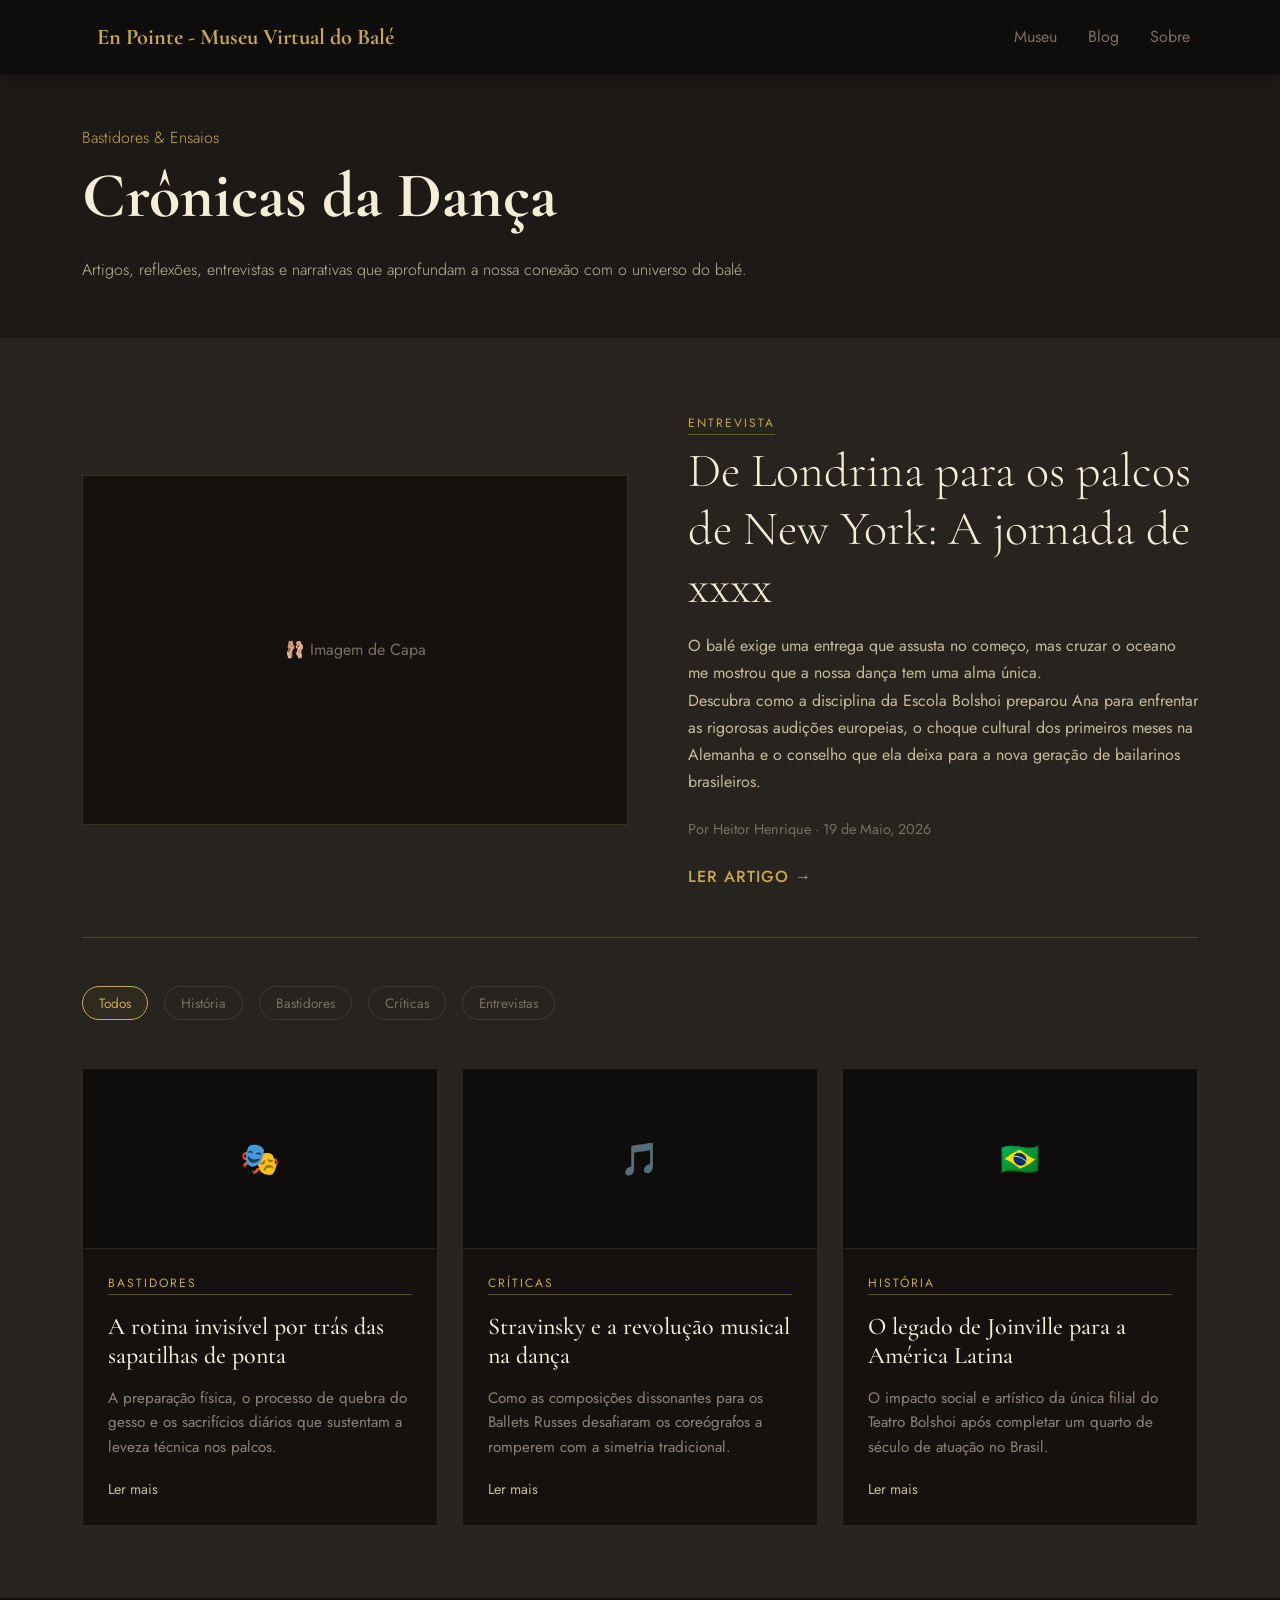
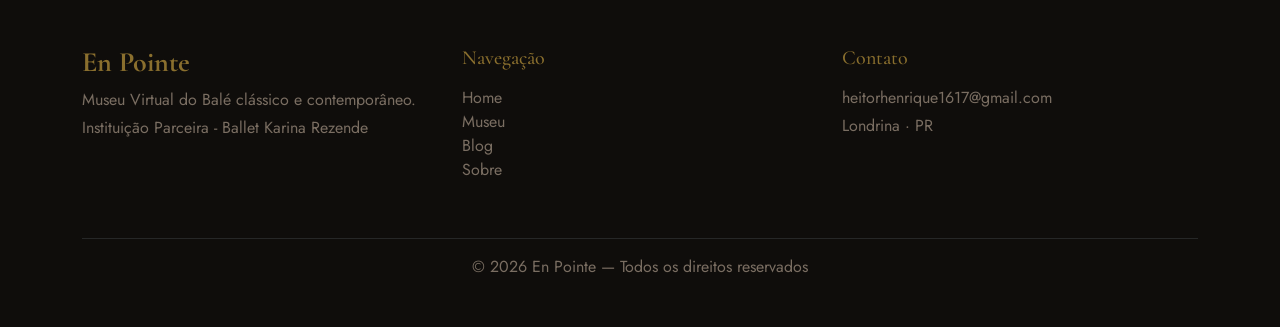
==== blog.html @ c423cd40 "Footer: navegação e parceiro" ====
<!DOCTYPE html>
<html lang="pt-br">
<head>
    <meta charset="UTF-8">
    <meta name="viewport" content="width=device-width, initial-scale=1.0">
    <title>En Pointe - Blog</title>
    <link href="https://cdn.jsdelivr.net/npm/bootstrap@5.3.0/dist/css/bootstrap.min.css" rel="stylesheet">
    <link href="https://fonts.googleapis.com/css2?family=Cormorant+Garamond:wght@300;400;600&family=Jost:wght@400;500&display=swap" rel="stylesheet">
    <link rel="stylesheet" href="blog-style.css">
</head>
<body>


    <!-- Menu -->
    <nav class="navbar navbar-expand-lg navbar-dark navbar-custom">
        <div class="container">
            <a class="navbar-brand" href="index.html">En Pointe - Museu Virtual do Balé</a>
            <button class="navbar-toggler" type="button" data-bs-toggle="collapse" data-bs-target="#menu">
                <span class="navbar-toggler-icon"></span>
            </button>
            <div class="collapse navbar-collapse" id="menu">
                <div class="navbar-nav ms-auto">
                    <a class="nav-link" href="museu.html">Museu</a>
                    <a class="nav-link" href="blog.html">Blog</a>
                    <a class="nav-link" href="sobre.html">Sobre</a>
                </div>
            </div>
        </div>
    </nav>

    <!-- Seção Inicial -->
    <section id="blog-intro" class="py-5 bg-blog-introducao text-start d-flex align-items-center">
        <div class="container py-1">
            <p class="texto-introducao lead text-start mb-2 fs-6 mx-auto">Bastidores & Ensaios</p>
            <h1 class="titulo-introducao display-3 fw-bold mb-4">Crônicas da Dança</h1>
            <p class="texto-principal lead text-start mb-1 fs-6 mx-auto">Artigos, reflexões, entrevistas e narrativas que aprofundam a nossa conexão com o universo do balé.</p>
        </div>
    </section>

    <!-- Conteúdo do Blog Destaque -->
    <section id="blog-conteudo" class="py-5 bg-blog-principal">
        <div class="container py-4">
            
            <div class="row mb-5 g-4 align-items-center animar-scroll">
                <div class="col-lg-6">
                    <div class="img-destaque-placeholder d-flex align-items-center justify-content-center">
                        <span class="texto-placeholder">🩰 Imagem de Capa</span>
                    </div>
                </div>
                <div class="col-lg-6 ps-lg-5">
                    <span class="blog-tag text-uppercase mb-2 d-inline-block">ENTREVISTA</span>
                    <h2 class="titulo-artigo-destaque display-5 mb-3">De Londrina para os palcos de New York: A jornada de xxxx</h2>
                    <p class="desc-texto mb-4">O balé exige uma entrega que assusta no começo, mas cruzar o oceano me mostrou que a nossa dança tem uma alma única. <br> Descubra como a disciplina da Escola Bolshoi preparou Ana para enfrentar as rigorosas audições europeias, o choque cultural dos primeiros meses na Alemanha e o conselho que ela deixa para a nova geração de bailarinos brasileiros.</p>
                    <div class="meta-texto mb-4">Por Heitor Henrique &middot; 19 de Maio, 2026</div>
                    <a href="post.html" class="btn-ler-mais">LER ARTIGO &rarr;</a>
                </div>
            </div>

            <hr class="border-gold my-5 opacity-25">

            <!-- Navegação Tags -->
            <div class="d-flex gap-3 flex-wrap mb-5 animar-scroll">
                <a href="#" class="filtro-tag ativo">Todos</a>
                <a href="#" class="filtro-tag">História</a>
                <a href="#" class="filtro-tag">Bastidores</a>
                <a href="#" class="filtro-tag">Críticas</a>
                <a href="#" class="filtro-tag">Entrevistas</a>
            </div>

            <div class="row g-4">
                
                <!-- Conteúdo Blog -->
                <div class="col-md-4 animar-scroll">
                    <div class="blog-card">
                        <div class="card-img-placeholder d-flex align-items-center justify-content-center">
                            <span>🎭</span>
                        </div>
                        <div class="card-corpo">
                            <span class="blog-tag text-uppercase mb-2 d-inline-block">Bastidores</span>
                            <h3 class="titulo-card-artigo">A rotina invisível por trás das sapatilhas de ponta</h3>
                            <p class="texto-card-artigo">A preparação física, o processo de quebra do gesso e os sacrifícios diários que sustentam a leveza técnica nos palcos.</p>
                            <a href="#" class="btn-ler-mais-card">Ler mais</a>
                        </div>
                    </div>
                </div>

                <div class="col-md-4 animar-scroll delay-1">
                    <div class="blog-card">
                        <div class="card-img-placeholder d-flex align-items-center justify-content-center">
                            <span>🎵</span>
                        </div>
                        <div class="card-corpo">
                            <span class="blog-tag text-uppercase mb-2 d-inline-block">Críticas</span>
                            <h3 class="titulo-card-artigo">Stravinsky e a revolução musical na dança</h3>
                            <p class="texto-card-artigo">Como as composições dissonantes para os Ballets Russes desafiaram os coreógrafos a romperem com a simetria tradicional.</p>
                            <a href="#" class="btn-ler-mais-card">Ler mais</a>
                        </div>
                    </div>
                </div>

                <div class="col-md-4 animar-scroll delay-2">
                    <div class="blog-card">
                        <div class="card-img-placeholder d-flex align-items-center justify-content-center">
                            <span>🇧🇷</span>
                        </div>
                        <div class="card-corpo">
                            <span class="blog-tag text-uppercase mb-2 d-inline-block">História</span>
                            <h3 class="titulo-card-artigo">O legado de Joinville para a América Latina</h3>
                            <p class="texto-card-artigo">O impacto social e artístico da única filial do Teatro Bolshoi após completar um quarto de século de atuação no Brasil.</p>
                            <a href="#" class="btn-ler-mais-card">Ler mais</a>
                        </div>
                    </div>
                </div>

            </div>
        </div>
    </section>

    <footer class="bg-footer text-light py-5">
        <div class="container">
            <div class="row">
                <div class="col-lg-4 mb-4">
                    <h3 class="fw-bold titulo-footer">En Pointe</h3>
                    <p class="text-secondary-custom mb-1">Museu Virtual do Balé clássico e contemporâneo.</p>
                    <a href="https://www.karinarezende.com.br/" class="text-decoration-none text-secondary-custom">Instituição Parceira - Ballet Karina Rezende</a>
                </div>
                <div class="col-lg-4 mb-4">
                    <h5 class="mb-3 titulo-footer">Navegação</h5>
                    <ul class="list-unstyled">
                        <li><a href="index.html" class="text-decoration-none text-secondary-custom">Home</a></li>
                        <li><a href="museu.html" class="text-decoration-none text-secondary-custom">Museu</a></li>
                        <li><a href="blog.html" class="text-decoration-none text-secondary-custom">Blog</a></li>
                        <li><a href="sobre.html" class="text-decoration-none text-secondary-custom">Sobre</a></li>
                    </ul>
                </div>
                <div class="col-lg-4 mb-4">
                    <h5 class="mb-3 titulo-footer">Contato</h5>
                    <p class="text-secondary-custom mb-1">heitorhenrique1617@gmail.com</p>
                    <p class="text-secondary-custom">Londrina &middot; PR</p>
                </div>
            </div>
            <hr class="border-secondary">
            <div class="text-center text-secondary-custom">
                &copy; 2026 En Pointe &mdash; Todos os direitos reservados
            </div>
        </div>
    </footer>

    <script src="https://cdn.jsdelivr.net/npm/bootstrap@5.3.0/dist/js/bootstrap.bundle.min.js"></script>
    <script>
    document.addEventListener("DOMContentLoaded", function () {
        const observador = new IntersectionObserver((entradas) => {
            entradas.forEach((entrada) => {
                if (entrada.isIntersecting) {
                    entrada.target.classList.add("ativo");
                    observador.unobserve(entrada.target);
                }
            });
        }, {
            threshold: 0.1,
            rootMargin: "0px 0px -40px 0px"
        });

        document.querySelectorAll(".animar-scroll").forEach((elemento) => {
            observador.observe(elemento);
        });
    });
    </script>
</body>
</html>
---- blog-style.css ----
/* Menu */
.navbar-custom {
    background: #0F0D0B;
    backdrop-filter: blur(10px);
    padding: 15px 0;
    box-shadow: 0 4px 10px rgba(0,0,0,0.3);
}

.navbar-brand {
    font-family: 'Cormorant Garamond', serif;
    font-size: 1.4rem;
    font-weight: bold;
    color: #C9A84C;
    margin-left: 15px;
    transition: 0.3s;
}

.nav-link {
    color: #7A6E62;
    font-family: 'Jost', serif;
    margin-left: 15px;
    transition: 0.3s;
}

.navbar-toggler {
    border-color: #C9A84C; 
    border-width: 2px;    
    padding: 5px;          
}

.navbar-toggler-icon {
    filter: invert(72%) sepia(50%) saturate(450%) hue-rotate(5deg) brightness(95%) contrast(90%);
}

.navbar-toggler:focus {
    box-shadow: 0 0 0 0.25rem rgba(201, 168, 76, 0.25); 
}

/* Fundo das Seções */
.bg-blog-introducao {
    background-color: #1C1917;
    min-height: 20vh; 
}

.bg-blog-principal {
    background-color: #27231E; 
    min-height: 100vh;
}

/* Estilização de Textos */
.texto-introducao {
    font-family: 'Jost', serif;
    color: #C9A84C;
}

.titulo-introducao {
    font-family: 'Cormorant Garamond', serif;
    color: #F5EDD6;
}

.texto-principal {
    font-family: 'Jost', serif;
    color: #C8B99A;
}

/* --- ELEMENTOS EXCLUSIVOS DO BLOG --- */

/* Post em Destaque */
.img-destaque-placeholder {
    background-color: #14110F;
    border: 1px solid rgba(201, 168, 76, 0.2);
    height: 350px;
    color: #7A6E62;
    font-family: 'Jost', sans-serif;
}

.titulo-artigo-destaque {
    font-family: 'Cormorant Garamond', serif;
    color: #F5EDD6;
}

.desc-texto {
    font-family: 'Jost', sans-serif;
    color: #C8B99A; 
    line-height: 1.7;
}

.meta-texto {
    font-family: 'Jost', sans-serif;
    color: #7A6E62;
    font-size: 0.9rem;
}

.btn-ler-mais {
    font-family: 'Jost', sans-serif;
    color: #C9A84C;
    text-decoration: none;
    font-weight: 500;
    letter-spacing: 1px;
    transition: 0.3s;
}

.btn-ler-mais:hover {
    color: #F5EDD6;
    padding-left: 5px;
}

.blog-tag {
    color: #C9A84C;
    font-family: 'Jost', sans-serif;
    font-size: 0.75rem;
    letter-spacing: 2px;
    border-bottom: 1px solid rgba(201, 168, 76, 0.4);
    padding-bottom: 2px;
}

/* Filtros de Categoria */
.filtro-tag {
    font-family: 'Jost', sans-serif;
    color: #7A6E62;
    text-decoration: none;
    border: 1px solid rgba(122, 110, 98, 0.3);
    padding: 6px 16px;
    border-radius: 20px;
    font-size: 0.85rem;
    transition: 0.3s;
}

.filtro-tag:hover, .filtro-tag.ativo {
    color: #C9A84C;
    border-color: #C9A84C;
    background-color: rgba(201, 168, 76, 0.05);
}

.border-gold {
    border-color: #C9A84C !important;
}

/* Cartões do Grid */
.blog-card {
    background-color: #14110F;
    border: 1px solid rgba(201, 168, 76, 0.15);
    height: 100%;
    transition: 0.3s;
    display: flex;
    flex-direction: column;
}

.blog-card:hover {
    background-color: #1C1917;
    border-color: #C9A84C;
    transform: translateY(-5px);
}

.card-img-placeholder {
    background-color: #0F0D0B;
    height: 180px;
    font-size: 2rem;
    border-bottom: 1px solid rgba(201, 168, 76, 0.15);
}

.card-corpo {
    padding: 25px;
    display: flex;
    flex-direction: column;
    flex-grow: 1;
}

.titulo-card-artigo {
    font-family: 'Cormorant Garamond', serif;
    color: #F5EDD6;
    font-size: 1.5rem;
    margin-top: 10px;
    margin-bottom: 15px;
}

.texto-card-artigo {
    color: #8F8376;
    font-family: 'Jost', sans-serif;
    font-size: 0.95rem;
    line-height: 1.6;
    margin-bottom: 20px;
    flex-grow: 1;
}

.btn-ler-mais-card {
    font-family: 'Jost', sans-serif;
    color: #C8B99A;
    text-decoration: none;
    font-size: 0.9rem;
    transition: 0.3s;
}

.btn-ler-mais-card:hover {
    color: #C9A84C;
}

/* --- SISTEMA DE ANIMAÇÃO SCROLL --- */
.animar-scroll {
    opacity: 0;
    transform: translateY(35px);
    transition: opacity 0.7s cubic-bezier(0.215, 0.610, 0.355, 1), 
                transform 0.7s cubic-bezier(0.215, 0.610, 0.355, 1);
}

.animar-scroll.ativo {
    opacity: 1;
    transform: translateY(0);
}

.delay-1 { transition-delay: 0.12s; }
.delay-2 { transition-delay: 0.24s; }

/* Rodapé */
.bg-footer { background: #0F0D0B; }
.titulo-footer { color: #8A6F2E; font-family: 'Cormorant Garamond', serif; }
.text-secondary-custom { color: #7A6E62; font-family: 'Jost', serif; }
.text-decoration-none:hover { color: #8A6F2E; }
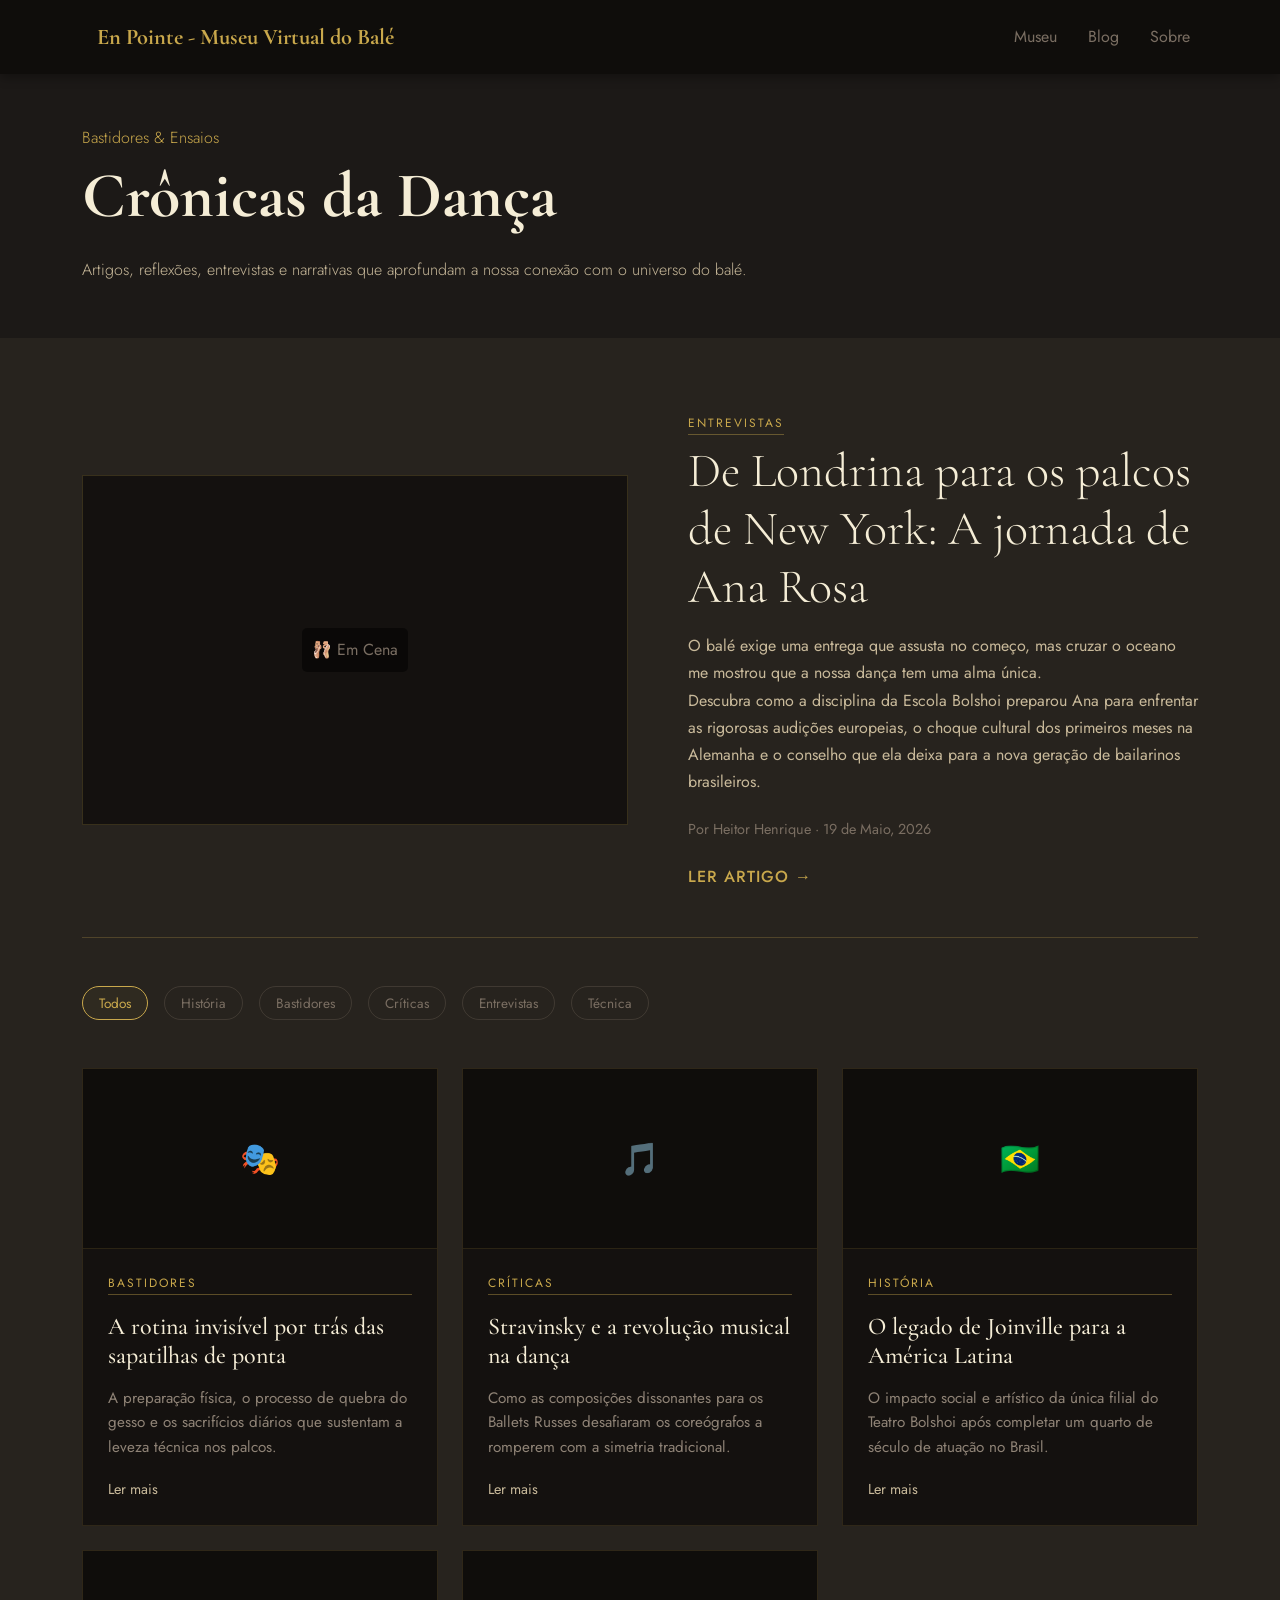
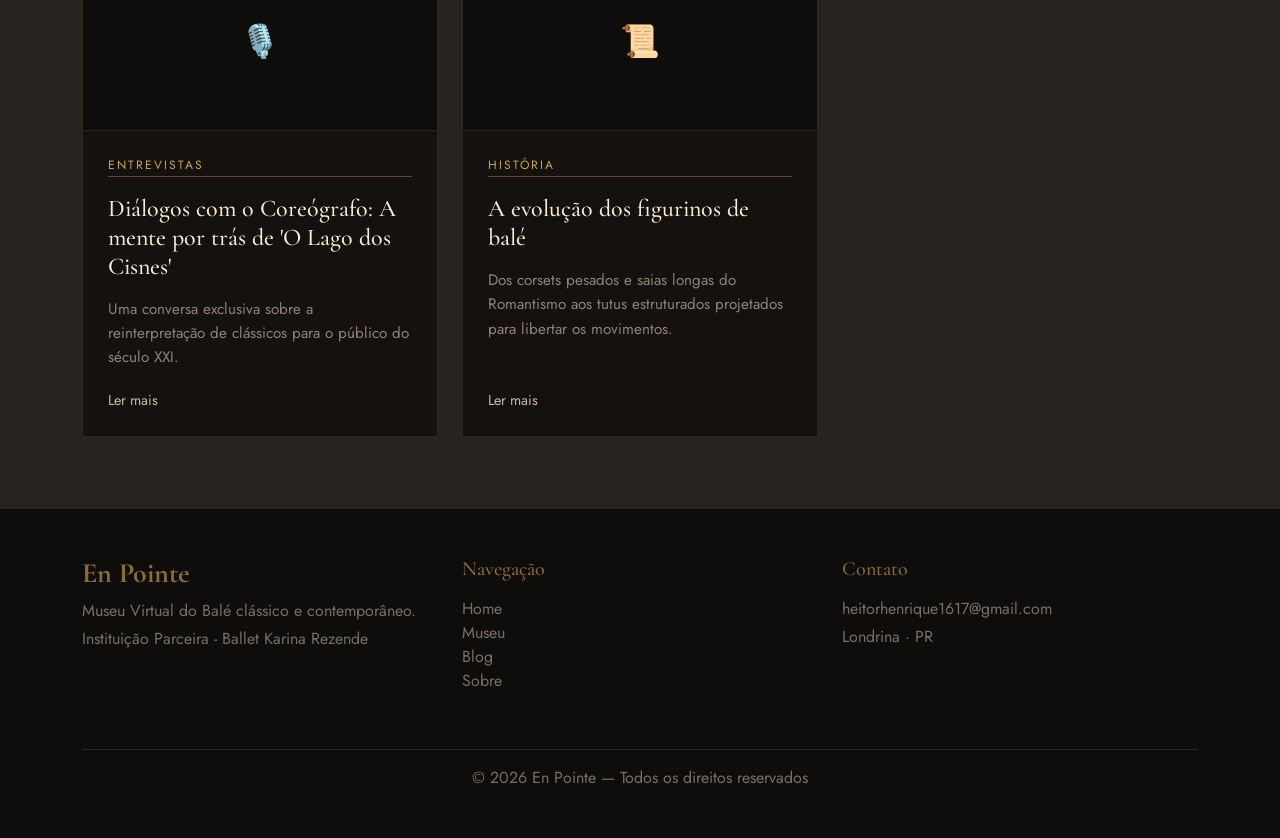
==== commit 2ddd4fb7: "Atualização: blog - JS" ====
--- a/blog.html
+++ b/blog.html
@@ -9,7 +9,6 @@
     <link rel="stylesheet" href="blog-style.css">
 </head>
 <body>
-
 
     <!-- Menu -->
     <nav class="navbar navbar-expand-lg navbar-dark navbar-custom">
@@ -28,7 +27,7 @@
         </div>
     </nav>
 
-    <!-- Seção Inicial -->
+    <!-- Blog -->
     <section id="blog-intro" class="py-5 bg-blog-introducao text-start d-flex align-items-center">
         <div class="container py-1">
             <p class="texto-introducao lead text-start mb-2 fs-6 mx-auto">Bastidores & Ensaios</p>
@@ -37,19 +36,19 @@
         </div>
     </section>
 
-    <!-- Conteúdo do Blog Destaque -->
     <section id="blog-conteudo" class="py-5 bg-blog-principal">
         <div class="container py-4">
             
             <div class="row mb-5 g-4 align-items-center animar-scroll">
                 <div class="col-lg-6">
-                    <div class="img-destaque-placeholder d-flex align-items-center justify-content-center">
-                        <span class="texto-placeholder">🩰 Imagem de Capa</span>
-                    </div>
-                </div>
+                    <div class="img-destaque-placeholder d-flex align-items-center justify-content-center" style="background-image: url('https://images.unsplash.com/photo-1516477287754-5a7a1470ce23?ixlib=rb-4.0.3&auto=format&fit=crop&w=800&q=80'); background-size: cover; background-position: center;">
+                        <span class="texto-placeholder" style="background: rgba(0,0,0,0.5); padding: 10px; border-radius: 5px;">🩰 Em Cena</span>
+                    </div>
+                </div>
+                <!-- Destaque -->
                 <div class="col-lg-6 ps-lg-5">
-                    <span class="blog-tag text-uppercase mb-2 d-inline-block">ENTREVISTA</span>
-                    <h2 class="titulo-artigo-destaque display-5 mb-3">De Londrina para os palcos de New York: A jornada de xxxx</h2>
+                    <span class="blog-tag text-uppercase mb-2 d-inline-block">ENTREVISTAS</span>
+                    <h2 class="titulo-artigo-destaque display-5 mb-3">De Londrina para os palcos de New York: A jornada de Ana Rosa</h2>
                     <p class="desc-texto mb-4">O balé exige uma entrega que assusta no começo, mas cruzar o oceano me mostrou que a nossa dança tem uma alma única. <br> Descubra como a disciplina da Escola Bolshoi preparou Ana para enfrentar as rigorosas audições europeias, o choque cultural dos primeiros meses na Alemanha e o conselho que ela deixa para a nova geração de bailarinos brasileiros.</p>
                     <div class="meta-texto mb-4">Por Heitor Henrique &middot; 19 de Maio, 2026</div>
                     <a href="post.html" class="btn-ler-mais">LER ARTIGO &rarr;</a>
@@ -58,19 +57,20 @@
 
             <hr class="border-gold my-5 opacity-25">
 
-            <!-- Navegação Tags -->
-            <div class="d-flex gap-3 flex-wrap mb-5 animar-scroll">
-                <a href="#" class="filtro-tag ativo">Todos</a>
-                <a href="#" class="filtro-tag">História</a>
-                <a href="#" class="filtro-tag">Bastidores</a>
-                <a href="#" class="filtro-tag">Críticas</a>
-                <a href="#" class="filtro-tag">Entrevistas</a>
-            </div>
-
-            <div class="row g-4">
+            <!-- Categorias -->
+            <div class="d-flex gap-3 flex-wrap mb-5 animar-scroll" id="filtros-container">
+                <a href="#" class="filtro-tag ativo" data-filter="todos">Todos</a>
+                <a href="#" class="filtro-tag" data-filter="historia">História</a>
+                <a href="#" class="filtro-tag" data-filter="bastidores">Bastidores</a>
+                <a href="#" class="filtro-tag" data-filter="criticas">Críticas</a>
+                <a href="#" class="filtro-tag" data-filter="entrevistas">Entrevistas</a>
+                <a href="#" class="filtro-tag" data-filter="tecnica">Técnica</a> 
+            </div>
+
+            <div class="row g-4" id="grid-artigos">
                 
-                <!-- Conteúdo Blog -->
-                <div class="col-md-4 animar-scroll">
+                <!-- Blogs -->
+                <div class="col-md-4 animar-scroll item-artigo" data-category="bastidores">
                     <div class="blog-card">
                         <div class="card-img-placeholder d-flex align-items-center justify-content-center">
                             <span>🎭</span>
@@ -84,7 +84,7 @@
                     </div>
                 </div>
 
-                <div class="col-md-4 animar-scroll delay-1">
+                <div class="col-md-4 animar-scroll delay-1 item-artigo" data-category="criticas">
                     <div class="blog-card">
                         <div class="card-img-placeholder d-flex align-items-center justify-content-center">
                             <span>🎵</span>
@@ -98,7 +98,7 @@
                     </div>
                 </div>
 
-                <div class="col-md-4 animar-scroll delay-2">
+                <div class="col-md-4 animar-scroll delay-2 item-artigo" data-category="historia">
                     <div class="blog-card">
                         <div class="card-img-placeholder d-flex align-items-center justify-content-center">
                             <span>🇧🇷</span>
@@ -112,10 +112,39 @@
                     </div>
                 </div>
 
+                <div class="col-md-4 animar-scroll item-artigo" data-category="entrevistas">
+                    <div class="blog-card">
+                        <div class="card-img-placeholder d-flex align-items-center justify-content-center">
+                            <span>🎙️</span>
+                        </div>
+                        <div class="card-corpo">
+                            <span class="blog-tag text-uppercase mb-2 d-inline-block">Entrevistas</span>
+                            <h3 class="titulo-card-artigo">Diálogos com o Coreógrafo: A mente por trás de 'O Lago dos Cisnes'</h3>
+                            <p class="texto-card-artigo">Uma conversa exclusiva sobre a reinterpretação de clássicos para o público do século XXI.</p>
+                            <a href="#" class="btn-ler-mais-card">Ler mais</a>
+                        </div>
+                    </div>
+                </div>
+
+                <div class="col-md-4 animar-scroll delay-1 item-artigo" data-category="historia">
+                    <div class="blog-card">
+                        <div class="card-img-placeholder d-flex align-items-center justify-content-center">
+                            <span>📜</span>
+                        </div>
+                        <div class="card-corpo">
+                            <span class="blog-tag text-uppercase mb-2 d-inline-block">História</span>
+                            <h3 class="titulo-card-artigo">A evolução dos figurinos de balé</h3>
+                            <p class="texto-card-artigo">Dos corsets pesados e saias longas do Romantismo aos tutus estruturados projetados para libertar os movimentos.</p>
+                            <a href="#" class="btn-ler-mais-card">Ler mais</a>
+                        </div>
+                    </div>
+                </div>
+
             </div>
         </div>
     </section>
 
+    <!-- Rodapé -->
     <footer class="bg-footer text-light py-5">
         <div class="container">
             <div class="row">
@@ -149,6 +178,7 @@
     <script src="https://cdn.jsdelivr.net/npm/bootstrap@5.3.0/dist/js/bootstrap.bundle.min.js"></script>
     <script>
     document.addEventListener("DOMContentLoaded", function () {
+        // ---  Sistema de Animação de Scroll ---
         const observador = new IntersectionObserver((entradas) => {
             entradas.forEach((entrada) => {
                 if (entrada.isIntersecting) {
@@ -164,6 +194,42 @@
         document.querySelectorAll(".animar-scroll").forEach((elemento) => {
             observador.observe(elemento);
         });
+
+        // --- Sistema de Filtro de Categorias ---
+        const filtros = document.querySelectorAll('.filtro-tag');
+        const artigos = document.querySelectorAll('.item-artigo');
+
+        filtros.forEach(filtro => {
+            filtro.addEventListener('click', function(e) {
+                e.preventDefault();
+
+                // Remove a classe 'ativo' de todos os filtros e adiciona apenas no que foi clicado
+                filtros.forEach(f => f.classList.remove('ativo'));
+                this.classList.add('ativo');
+
+                // Pega o valor da categoria escolhida
+                const categoriaSelecionada = this.getAttribute('data-filter');
+
+                // Percorre todos os artigos
+                artigos.forEach(artigo => {
+                    const categoriaArtigo = artigo.getAttribute('data-category');
+
+                    // Se escolheu 'todos' ou a categoria do artigo bate com a escolhida, mostra o artigo
+                    if (categoriaSelecionada === 'todos' || categoriaSelecionada === categoriaArtigo) {
+                        artigo.classList.remove('d-none');
+                        
+                        // Pequeno truque para forçar a animação rodar novamente se o item já estava carregado
+                        setTimeout(() => {
+                            artigo.classList.add('ativo');
+                        }, 50);
+                    } else {
+                        // Se não for da categoria, esconde o artigo com a classe d-none do Bootstrap
+                        artigo.classList.add('d-none');
+                        artigo.classList.remove('ativo');
+                    }
+                });
+            });
+        });
     });
     </script>
 </body>
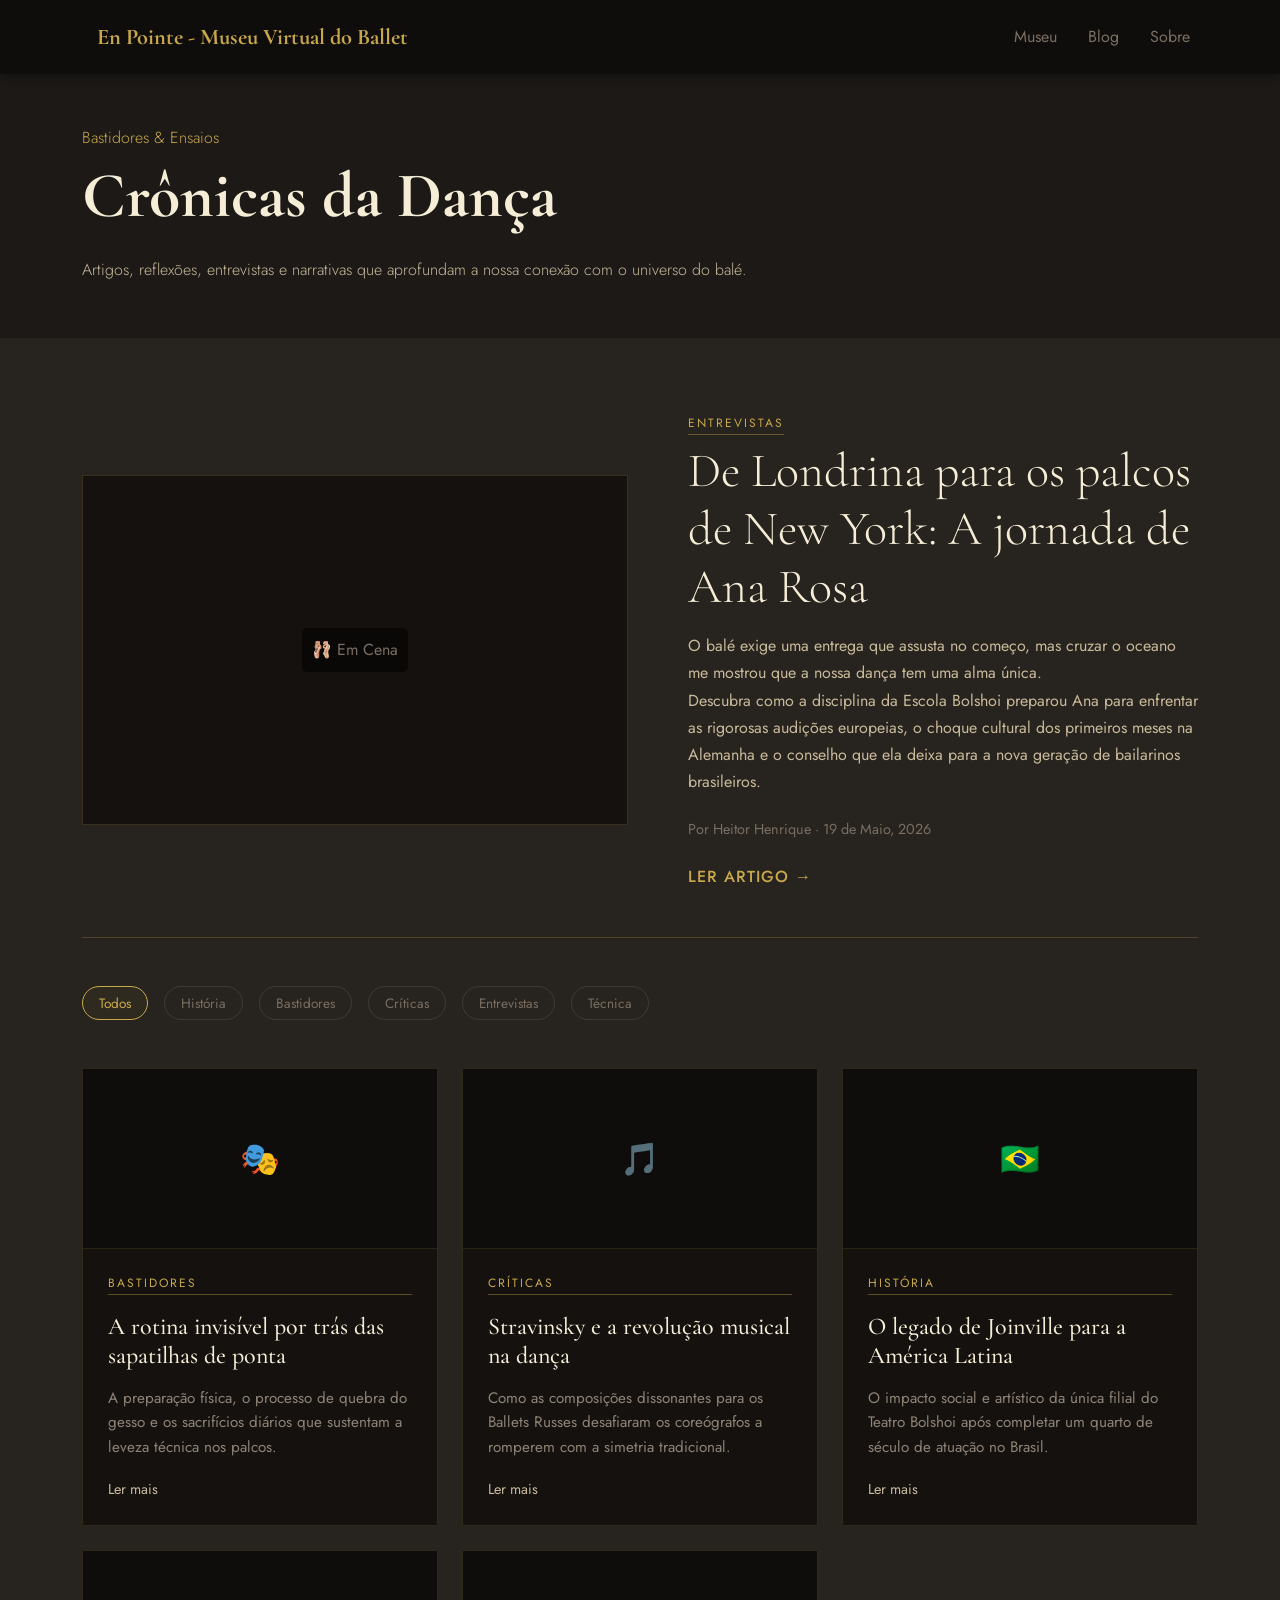
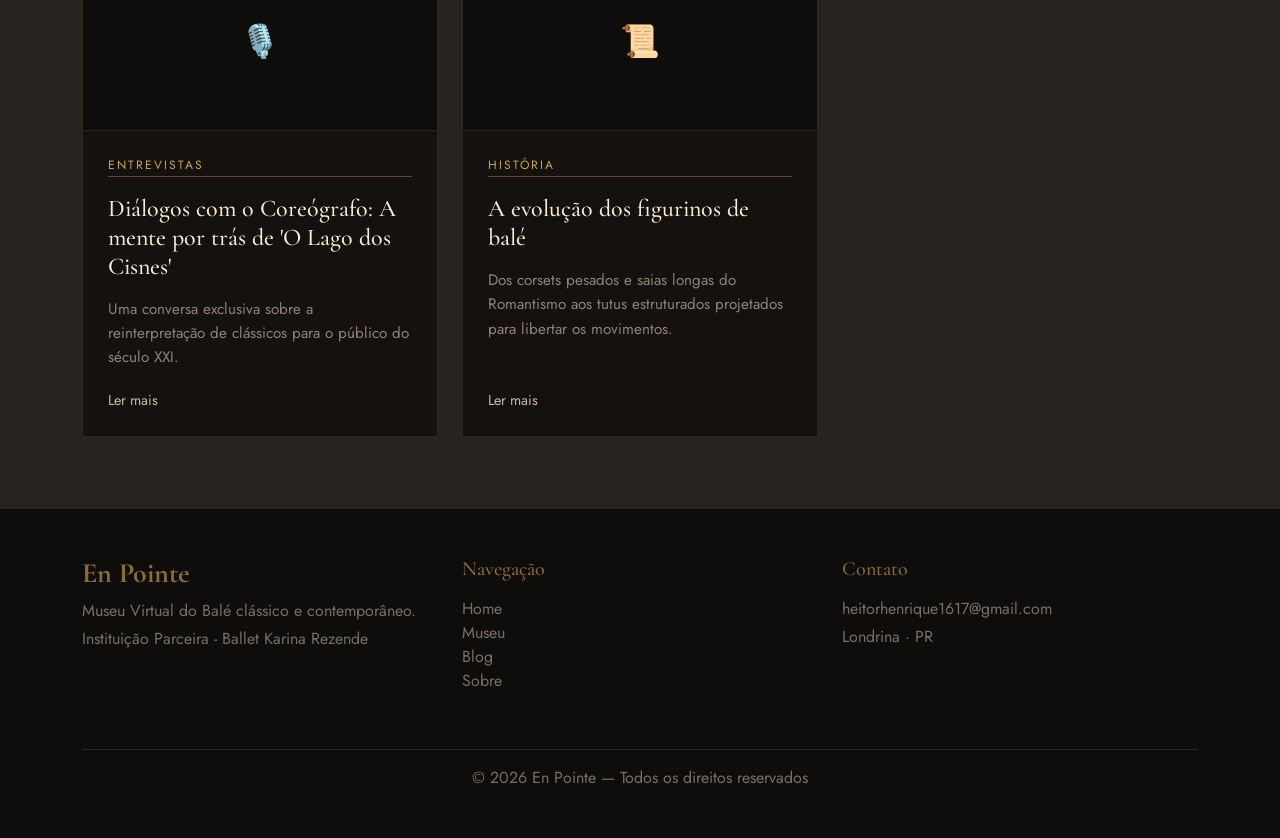
==== commit 4871104f: "atualização menu" ====
--- a/blog.html
+++ b/blog.html
@@ -13,7 +13,7 @@
     <!-- Menu -->
     <nav class="navbar navbar-expand-lg navbar-dark navbar-custom">
         <div class="container">
-            <a class="navbar-brand" href="index.html">En Pointe - Museu Virtual do Balé</a>
+            <a class="navbar-brand" href="index.html">En Pointe - Museu Virtual do Ballet</a>
             <button class="navbar-toggler" type="button" data-bs-toggle="collapse" data-bs-target="#menu">
                 <span class="navbar-toggler-icon"></span>
             </button>
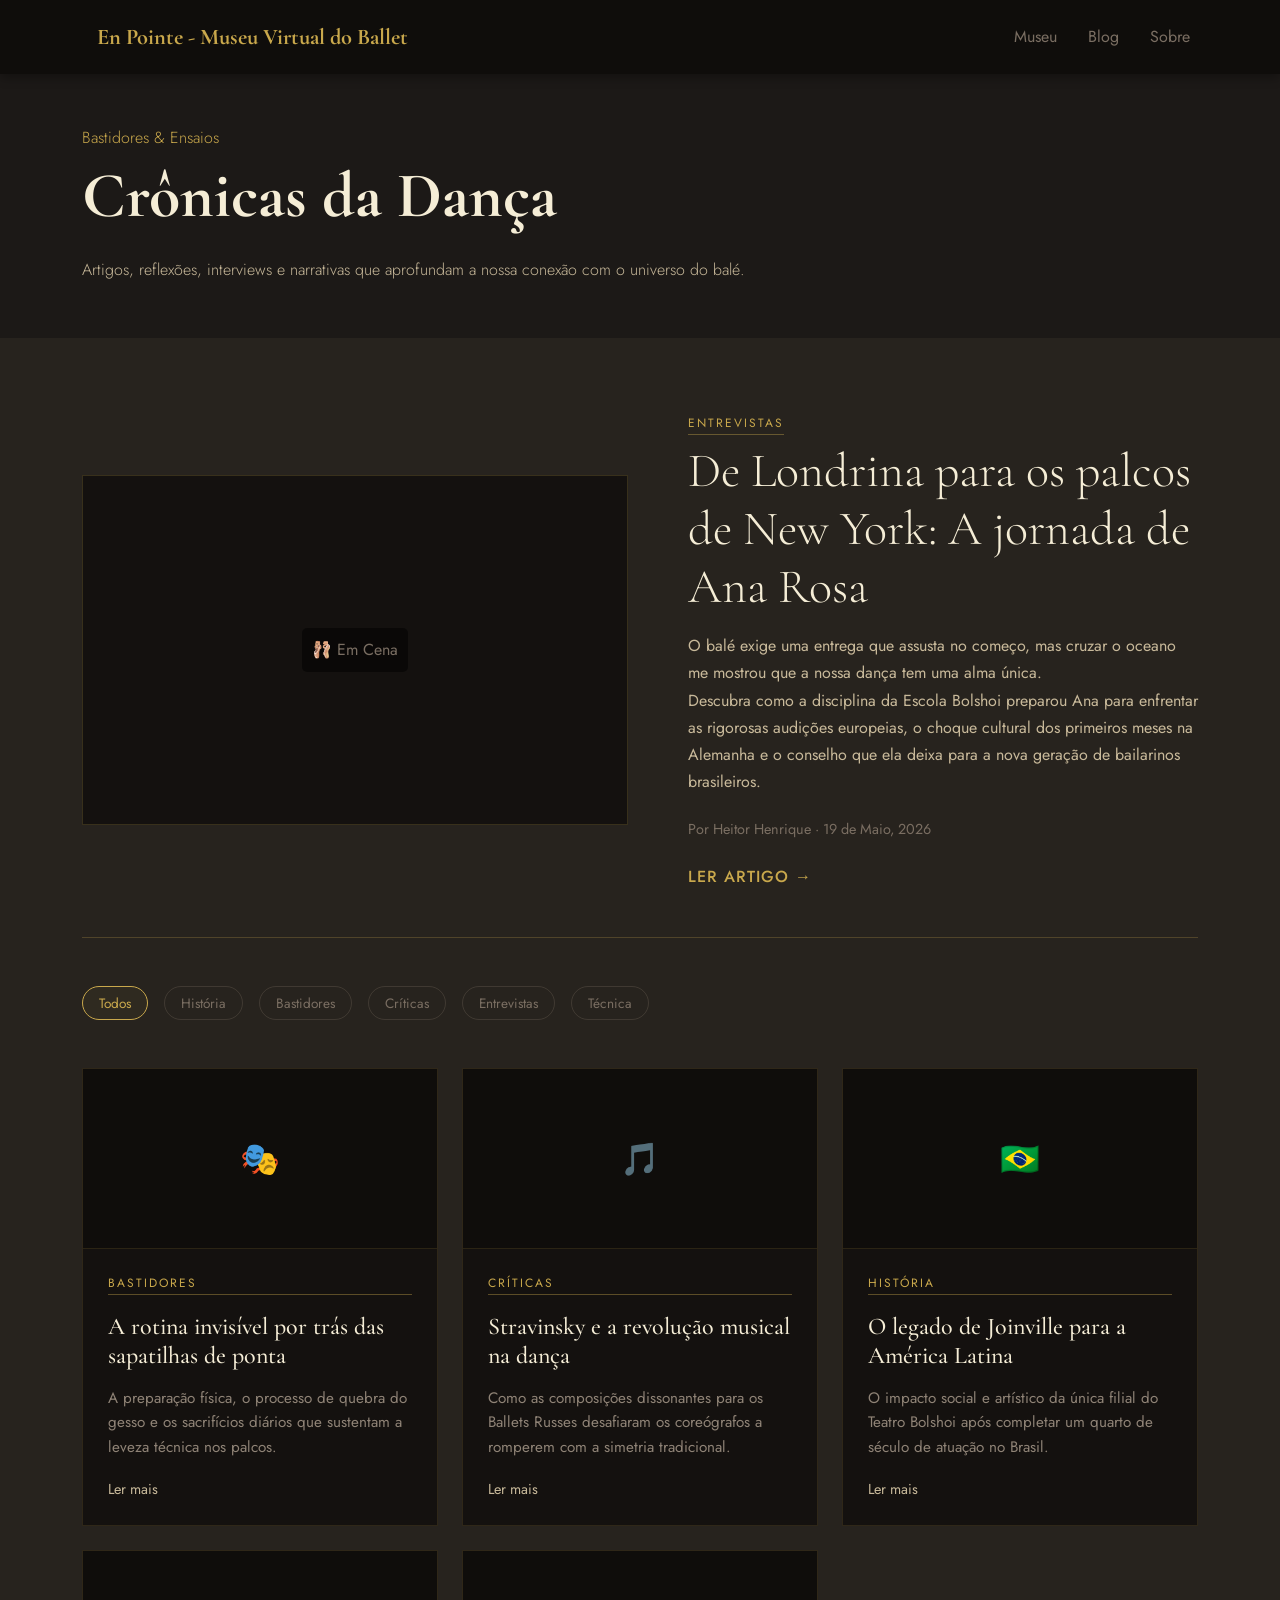
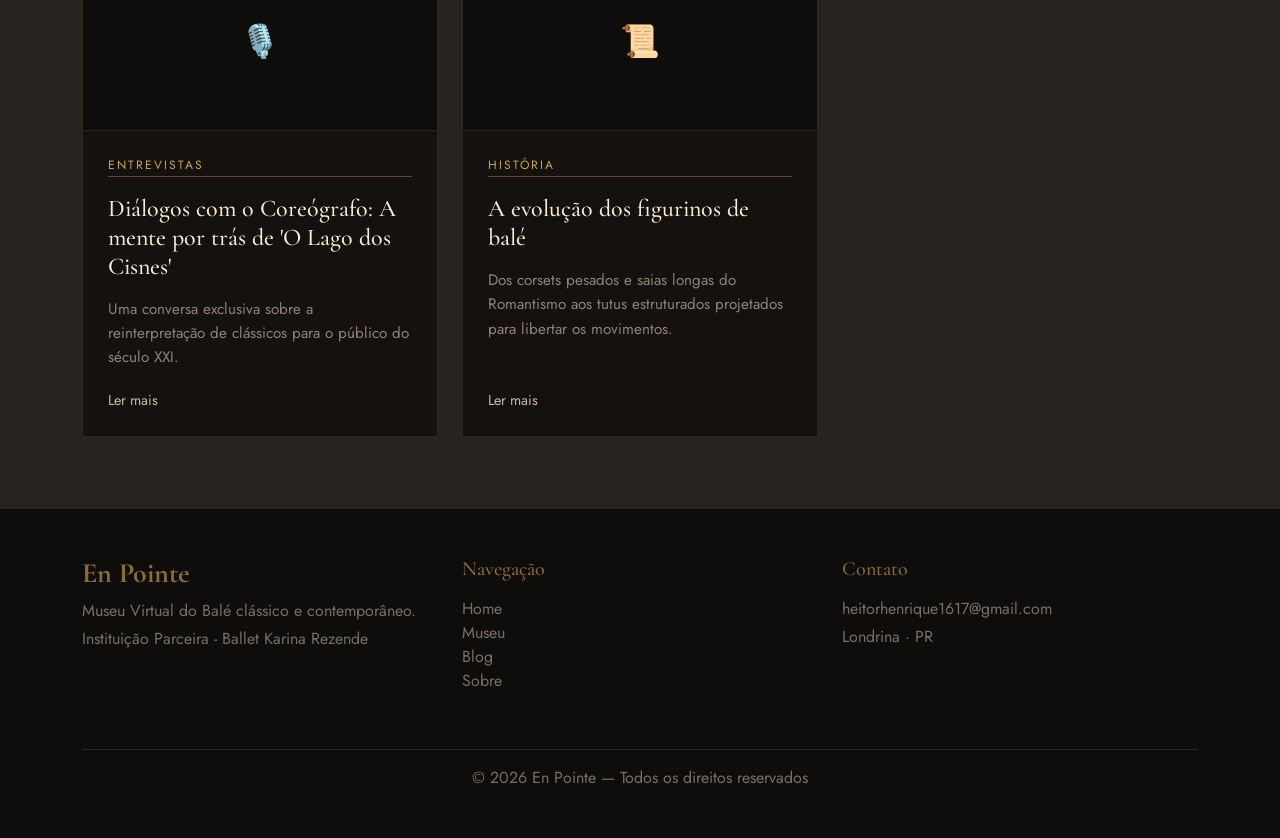
==== commit b3c16bc6: "Atualização Estrutura" ====
--- a/blog.html
+++ b/blog.html
@@ -6,11 +6,11 @@
     <title>En Pointe - Blog</title>
     <link href="https://cdn.jsdelivr.net/npm/bootstrap@5.3.0/dist/css/bootstrap.min.css" rel="stylesheet">
     <link href="https://fonts.googleapis.com/css2?family=Cormorant+Garamond:wght@300;400;600&family=Jost:wght@400;500&display=swap" rel="stylesheet">
+    <link rel="stylesheet" href="global.css">
     <link rel="stylesheet" href="blog-style.css">
 </head>
 <body>
 
-    <!-- Menu -->
     <nav class="navbar navbar-expand-lg navbar-dark navbar-custom">
         <div class="container">
             <a class="navbar-brand" href="index.html">En Pointe - Museu Virtual do Ballet</a>
@@ -27,124 +27,121 @@
         </div>
     </nav>
 
-    <!-- Blog -->
-    <section id="blog-intro" class="py-5 bg-blog-introducao text-start d-flex align-items-center">
-        <div class="container py-1">
-            <p class="texto-introducao lead text-start mb-2 fs-6 mx-auto">Bastidores & Ensaios</p>
-            <h1 class="titulo-introducao display-3 fw-bold mb-4">Crônicas da Dança</h1>
-            <p class="texto-principal lead text-start mb-1 fs-6 mx-auto">Artigos, reflexões, entrevistas e narrativas que aprofundam a nossa conexão com o universo do balé.</p>
-        </div>
-    </section>
-
-    <section id="blog-conteudo" class="py-5 bg-blog-principal">
-        <div class="container py-4">
-            
-            <div class="row mb-5 g-4 align-items-center animar-scroll">
-                <div class="col-lg-6">
-                    <div class="img-destaque-placeholder d-flex align-items-center justify-content-center" style="background-image: url('https://images.unsplash.com/photo-1516477287754-5a7a1470ce23?ixlib=rb-4.0.3&auto=format&fit=crop&w=800&q=80'); background-size: cover; background-position: center;">
-                        <span class="texto-placeholder" style="background: rgba(0,0,0,0.5); padding: 10px; border-radius: 5px;">🩰 Em Cena</span>
-                    </div>
-                </div>
-                <!-- Destaque -->
-                <div class="col-lg-6 ps-lg-5">
-                    <span class="blog-tag text-uppercase mb-2 d-inline-block">ENTREVISTAS</span>
-                    <h2 class="titulo-artigo-destaque display-5 mb-3">De Londrina para os palcos de New York: A jornada de Ana Rosa</h2>
-                    <p class="desc-texto mb-4">O balé exige uma entrega que assusta no começo, mas cruzar o oceano me mostrou que a nossa dança tem uma alma única. <br> Descubra como a disciplina da Escola Bolshoi preparou Ana para enfrentar as rigorosas audições europeias, o choque cultural dos primeiros meses na Alemanha e o conselho que ela deixa para a nova geração de bailarinos brasileiros.</p>
-                    <div class="meta-texto mb-4">Por Heitor Henrique &middot; 19 de Maio, 2026</div>
-                    <a href="post.html" class="btn-ler-mais">LER ARTIGO &rarr;</a>
-                </div>
-            </div>
-
-            <hr class="border-gold my-5 opacity-25">
-
-            <!-- Categorias -->
-            <div class="d-flex gap-3 flex-wrap mb-5 animar-scroll" id="filtros-container">
-                <a href="#" class="filtro-tag ativo" data-filter="todos">Todos</a>
-                <a href="#" class="filtro-tag" data-filter="historia">História</a>
-                <a href="#" class="filtro-tag" data-filter="bastidores">Bastidores</a>
-                <a href="#" class="filtro-tag" data-filter="criticas">Críticas</a>
-                <a href="#" class="filtro-tag" data-filter="entrevistas">Entrevistas</a>
-                <a href="#" class="filtro-tag" data-filter="tecnica">Técnica</a> 
-            </div>
-
-            <div class="row g-4" id="grid-artigos">
+    <main>
+        <section id="blog-intro" class="py-5 bg-blog-introducao text-start d-flex align-items-center">
+            <div class="container py-1">
+                <p class="texto-introducao lead text-start mb-2 fs-6 mx-auto">Bastidores & Ensaios</p>
+                <h1 class="titulo-introducao display-3 fw-bold mb-4">Crônicas da Dança</h1>
+                <p class="texto-principal lead text-start mb-1 fs-6 mx-auto">Artigos, reflexões, interviews e narrativas que aprofundam a nossa conexão com o universo do balé.</p>
+            </div>
+        </section>
+
+        <section id="blog-conteudo" class="py-5 bg-blog-principal">
+            <div class="container py-4">
                 
-                <!-- Blogs -->
-                <div class="col-md-4 animar-scroll item-artigo" data-category="bastidores">
-                    <div class="blog-card">
-                        <div class="card-img-placeholder d-flex align-items-center justify-content-center">
-                            <span>🎭</span>
-                        </div>
-                        <div class="card-corpo">
-                            <span class="blog-tag text-uppercase mb-2 d-inline-block">Bastidores</span>
-                            <h3 class="titulo-card-artigo">A rotina invisível por trás das sapatilhas de ponta</h3>
-                            <p class="texto-card-artigo">A preparação física, o processo de quebra do gesso e os sacrifícios diários que sustentam a leveza técnica nos palcos.</p>
-                            <a href="#" class="btn-ler-mais-card">Ler mais</a>
-                        </div>
-                    </div>
-                </div>
-
-                <div class="col-md-4 animar-scroll delay-1 item-artigo" data-category="criticas">
-                    <div class="blog-card">
-                        <div class="card-img-placeholder d-flex align-items-center justify-content-center">
-                            <span>🎵</span>
-                        </div>
-                        <div class="card-corpo">
-                            <span class="blog-tag text-uppercase mb-2 d-inline-block">Críticas</span>
-                            <h3 class="titulo-card-artigo">Stravinsky e a revolução musical na dança</h3>
-                            <p class="texto-card-artigo">Como as composições dissonantes para os Ballets Russes desafiaram os coreógrafos a romperem com a simetria tradicional.</p>
-                            <a href="#" class="btn-ler-mais-card">Ler mais</a>
-                        </div>
-                    </div>
-                </div>
-
-                <div class="col-md-4 animar-scroll delay-2 item-artigo" data-category="historia">
-                    <div class="blog-card">
-                        <div class="card-img-placeholder d-flex align-items-center justify-content-center">
-                            <span>🇧🇷</span>
-                        </div>
-                        <div class="card-corpo">
-                            <span class="blog-tag text-uppercase mb-2 d-inline-block">História</span>
-                            <h3 class="titulo-card-artigo">O legado de Joinville para a América Latina</h3>
-                            <p class="texto-card-artigo">O impacto social e artístico da única filial do Teatro Bolshoi após completar um quarto de século de atuação no Brasil.</p>
-                            <a href="#" class="btn-ler-mais-card">Ler mais</a>
-                        </div>
-                    </div>
-                </div>
-
-                <div class="col-md-4 animar-scroll item-artigo" data-category="entrevistas">
-                    <div class="blog-card">
-                        <div class="card-img-placeholder d-flex align-items-center justify-content-center">
-                            <span>🎙️</span>
-                        </div>
-                        <div class="card-corpo">
-                            <span class="blog-tag text-uppercase mb-2 d-inline-block">Entrevistas</span>
-                            <h3 class="titulo-card-artigo">Diálogos com o Coreógrafo: A mente por trás de 'O Lago dos Cisnes'</h3>
-                            <p class="texto-card-artigo">Uma conversa exclusiva sobre a reinterpretação de clássicos para o público do século XXI.</p>
-                            <a href="#" class="btn-ler-mais-card">Ler mais</a>
-                        </div>
-                    </div>
-                </div>
-
-                <div class="col-md-4 animar-scroll delay-1 item-artigo" data-category="historia">
-                    <div class="blog-card">
-                        <div class="card-img-placeholder d-flex align-items-center justify-content-center">
-                            <span>📜</span>
-                        </div>
-                        <div class="card-corpo">
-                            <span class="blog-tag text-uppercase mb-2 d-inline-block">História</span>
-                            <h3 class="titulo-card-artigo">A evolução dos figurinos de balé</h3>
-                            <p class="texto-card-artigo">Dos corsets pesados e saias longas do Romantismo aos tutus estruturados projetados para libertar os movimentos.</p>
-                            <a href="#" class="btn-ler-mais-card">Ler mais</a>
-                        </div>
-                    </div>
-                </div>
-
-            </div>
-        </div>
-    </section>
-
-    <!-- Rodapé -->
+                <div class="row mb-5 g-4 align-items-center animar-scroll">
+                    <div class="col-lg-6">
+                        <div class="img-destaque-placeholder d-flex align-items-center justify-content-center" style="background-image: url('https://images.unsplash.com/photo-1516477287754-5a7a1470ce23?ixlib=rb-4.0.3&auto=format&fit=crop&w=800&q=80'); background-size: cover; background-position: center;">
+                            <span class="texto-placeholder" style="background: rgba(0,0,0,0.5); padding: 10px; border-radius: 5px;">🩰 Em Cena</span>
+                        </div>
+                    </div>
+                    <div class="col-lg-6 ps-lg-5">
+                        <span class="blog-tag text-uppercase mb-2 d-inline-block">ENTREVISTAS</span>
+                        <h2 class="titulo-artigo-destaque display-5 mb-3">De Londrina para os palcos de New York: A jornada de Ana Rosa</h2>
+                        <p class="desc-texto mb-4">O balé exige uma entrega que assusta no começo, mas cruzar o oceano me mostrou que a nossa dança tem uma alma única. <br> Descubra como a disciplina da Escola Bolshoi preparou Ana para enfrentar as rigorosas audições europeias, o choque cultural dos primeiros meses na Alemanha e o conselho que ela deixa para a nova geração de bailarinos brasileiros.</p>
+                        <div class="meta-texto mb-4">Por Heitor Henrique &middot; 19 de Maio, 2026</div>
+                        <a href="post.html" class="btn-ler-mais">LER ARTIGO &rarr;</a>
+                    </div>
+                </div>
+
+                <hr class="border-gold my-5 opacity-25">
+
+                <div class="d-flex gap-3 flex-wrap mb-5 animar-scroll" id="filtros-container">
+                    <a href="#" class="filtro-tag ativo" data-filter="todos">Todos</a>
+                    <a href="#" class="filtro-tag" data-filter="historia">História</a>
+                    <a href="#" class="filtro-tag" data-filter="bastidores">Bastidores</a>
+                    <a href="#" class="filtro-tag" data-filter="criticas">Críticas</a>
+                    <a href="#" class="filtro-tag" data-filter="entrevistas">Entrevistas</a>
+                    <a href="#" class="filtro-tag" data-filter="tecnica">Técnica</a> 
+                </div>
+
+                <div class="row g-4" id="grid-artigos">
+                    
+                    <div class="col-md-4 animar-scroll item-artigo" data-category="bastidores">
+                        <div class="blog-card">
+                            <div class="card-img-placeholder d-flex align-items-center justify-content-center">
+                                <span>🎭</span>
+                            </div>
+                            <div class="card-corpo">
+                                <span class="blog-tag text-uppercase mb-2 d-inline-block">Bastidores</span>
+                                <h3 class="titulo-card-artigo">A rotina invisível por trás das sapatilhas de ponta</h3>
+                                <p class="texto-card-artigo">A preparação física, o processo de quebra do gesso e os sacrifícios diários que sustentam a leveza técnica nos palcos.</p>
+                                <a href="#" class="btn-ler-mais-card">Ler mais</a>
+                            </div>
+                        </div>
+                    </div>
+
+                    <div class="col-md-4 animar-scroll delay-1 item-artigo" data-category="criticas">
+                        <div class="blog-card">
+                            <div class="card-img-placeholder d-flex align-items-center justify-content-center">
+                                <span>🎵</span>
+                            </div>
+                            <div class="card-corpo">
+                                <span class="blog-tag text-uppercase mb-2 d-inline-block">Críticas</span>
+                                <h3 class="titulo-card-artigo">Stravinsky e a revolução musical na dança</h3>
+                                <p class="texto-card-artigo">Como as composições dissonantes para os Ballets Russes desafiaram os coreógrafos a romperem com a simetria tradicional.</p>
+                                <a href="#" class="btn-ler-mais-card">Ler mais</a>
+                            </div>
+                        </div>
+                    </div>
+
+                    <div class="col-md-4 animar-scroll delay-2 item-artigo" data-category="historia">
+                        <div class="blog-card">
+                            <div class="card-img-placeholder d-flex align-items-center justify-content-center">
+                                <span>🇧🇷</span>
+                            </div>
+                            <div class="card-corpo">
+                                <span class="blog-tag text-uppercase mb-2 d-inline-block">História</span>
+                                <h3 class="titulo-card-artigo">O legado de Joinville para a América Latina</h3>
+                                <p class="texto-card-artigo">O impacto social e artístico da única filial do Teatro Bolshoi após completar um quarto de século de atuação no Brasil.</p>
+                                <a href="#" class="btn-ler-mais-card">Ler mais</a>
+                            </div>
+                        </div>
+                    </div>
+
+                    <div class="col-md-4 animar-scroll item-artigo" data-category="entrevistas">
+                        <div class="blog-card">
+                            <div class="card-img-placeholder d-flex align-items-center justify-content-center">
+                                <span>🎙️</span>
+                            </div>
+                            <div class="card-corpo">
+                                <span class="blog-tag text-uppercase mb-2 d-inline-block">Entrevistas</span>
+                                <h3 class="titulo-card-artigo">Diálogos com o Coreógrafo: A mente por trás de 'O Lago dos Cisnes'</h3>
+                                <p class="texto-card-artigo">Uma conversa exclusiva sobre a reinterpretação de clássicos para o público do século XXI.</p>
+                                <a href="#" class="btn-ler-mais-card">Ler mais</a>
+                            </div>
+                        </div>
+                    </div>
+
+                    <div class="col-md-4 animar-scroll delay-1 item-artigo" data-category="historia">
+                        <div class="blog-card">
+                            <div class="card-img-placeholder d-flex align-items-center justify-content-center">
+                                <span>📜</span>
+                            </div>
+                            <div class="card-corpo">
+                                <span class="blog-tag text-uppercase mb-2 d-inline-block">História</span>
+                                <h3 class="titulo-card-artigo">A evolução dos figurinos de balé</h3>
+                                <p class="texto-card-artigo">Dos corsets pesados e saias longas do Romantismo aos tutus estruturados projetados para libertar os movimentos.</p>
+                                <a href="#" class="btn-ler-mais-card">Ler mais</a>
+                            </div>
+                        </div>
+                    </div>
+
+                </div>
+            </div>
+        </section>
+    </main>
+
     <footer class="bg-footer text-light py-5">
         <div class="container">
             <div class="row">
--- a/global.css
+++ b/global.css
@@ -0,0 +1,116 @@
+/* ==========================================================================
+   VARIÁVEIS GLOBAIS (DESIGN SYSTEM)
+   ========================================================================== */
+:root {
+    /* Paleta de Cores */
+    --bg-dark-pure: #0F0D0B;
+    --bg-dark-hero: #1C1917;
+    --bg-dark-principal: #27231E;
+    --bg-card: #14110F;
+    
+    --color-gold: #C9A84C;
+    --color-gold-dark: #8A6F2E;
+    
+    --text-light-cream: #F5EDD6;
+    --text-muted-gold: #C8B99A;
+    --text-muted-gray: #7A6E62;
+    --text-card-desc: #8F8376;
+    --text-quote: #D8C7A5;
+
+    /* Tipografia */
+    --font-serif: 'Cormorant Garamond', serif;
+    --font-sans: 'Jost', sans-serif;
+}
+
+/* ==========================================================================
+   MENU DE NAVEGAÇÃO (NAVBAR)
+   ========================================================================== */
+.navbar-custom {
+    background: var(--bg-dark-pure);
+    backdrop-filter: blur(10px);
+    padding: 15px 0;
+    box-shadow: 0 4px 10px rgba(0,0,0,0.3);
+}
+
+.navbar-brand {
+    font-family: var(--font-serif);
+    font-size: 1.4rem;
+    font-weight: bold;
+    color: var(--color-gold);
+    margin-left: 15px;
+    transition: 0.3s;
+}
+
+.navbar-brand:hover {
+    color: var(--color-gold-dark) !important;
+}
+
+.nav-link {
+    color: var(--text-muted-gray);
+    font-family: var(--font-sans);
+    margin-left: 15px;
+    transition: 0.3s;
+}
+
+.nav-link:hover {
+    color: var(--color-gold-dark) !important;
+}
+
+.navbar-toggler {
+    border-color: var(--color-gold); 
+    border-width: 2px;    
+    padding: 5px;          
+}
+
+.navbar-toggler-icon {
+    filter: invert(72%) sepia(50%) saturate(450%) hue-rotate(5deg) brightness(95%) contrast(90%);
+}
+
+.navbar-toggler:focus {
+    box-shadow: 0 0 0 0.25rem rgba(201, 168, 76, 0.25); 
+}
+
+/* ==========================================================================
+   RODAPÉ (FOOTER)
+   ========================================================================== */
+.bg-footer { 
+    background: var(--bg-dark-pure); 
+}
+
+.titulo-footer { 
+    color: var(--color-gold-dark); 
+    font-family: var(--font-serif); 
+}
+
+.text-secondary-custom { 
+    color: var(--text-muted-gray); 
+    font-family: var(--font-sans); 
+}
+
+.text-decoration-none {
+    transition: all 0.3s;
+}
+
+.text-decoration-none:hover {
+    color: var(--color-gold-dark);
+}
+
+/* ==========================================================================
+   SISTEMA DE ANIMAÇÃO SCROLL
+   ========================================================================== */
+.animar-scroll {
+    opacity: 0;
+    transform: translateY(30px);
+    transition: opacity 0.8s cubic-bezier(0.215, 0.610, 0.355, 1), 
+                transform 0.8s cubic-bezier(0.215, 0.610, 0.355, 1);
+}
+
+.animar-scroll.ativo {
+    opacity: 1;
+    transform: translateY(0);
+}
+
+.delay-1 { transition-delay: 0.12s; }
+.delay-2 { transition-delay: 0.24s; }
+.delay-3 { transition-delay: 0.36s; }
+.delay-4 { transition-delay: 0.48s; }
--- a/blog-style.css
+++ b/blog-style.css
@@ -1,99 +1,56 @@
-/* Menu */
-.navbar-custom {
-    background: #0F0D0B;
-    backdrop-filter: blur(10px);
-    padding: 15px 0;
-    box-shadow: 0 4px 10px rgba(0,0,0,0.3);
-}
-
-.navbar-brand {
-    font-family: 'Cormorant Garamond', serif;
-    font-size: 1.4rem;
-    font-weight: bold;
-    color: #C9A84C;
-    margin-left: 15px;
-    transition: 0.3s;
-}
-
-.nav-link {
-    color: #7A6E62;
-    font-family: 'Jost', serif;
-    margin-left: 15px;
-    transition: 0.3s;
-}
-
-.navbar-toggler {
-    border-color: #C9A84C; 
-    border-width: 2px;    
-    padding: 5px;          
-}
-
-.navbar-toggler-icon {
-    filter: invert(72%) sepia(50%) saturate(450%) hue-rotate(5deg) brightness(95%) contrast(90%);
-}
-
-.navbar-toggler:focus {
-    box-shadow: 0 0 0 0.25rem rgba(201, 168, 76, 0.25); 
-}
-
-/* Fundo das Seções */
 .bg-blog-introducao {
-    background-color: #1C1917;
+    background-color: var(--bg-dark-hero);
     min-height: 20vh; 
 }
 
 .bg-blog-principal {
-    background-color: #27231E; 
+    background-color: var(--bg-dark-principal); 
     min-height: 100vh;
 }
 
-/* Estilização de Textos */
 .texto-introducao {
-    font-family: 'Jost', serif;
-    color: #C9A84C;
+    font-family: var(--font-sans);
+    color: var(--color-gold);
 }
 
 .titulo-introducao {
-    font-family: 'Cormorant Garamond', serif;
-    color: #F5EDD6;
+    font-family: var(--font-serif);
+    color: var(--text-light-cream);
 }
 
 .texto-principal {
-    font-family: 'Jost', serif;
-    color: #C8B99A;
+    font-family: var(--font-sans);
+    color: var(--text-muted-gold);
 }
 
-/* --- ELEMENTOS EXCLUSIVOS DO BLOG --- */
-
-/* Post em Destaque */
 .img-destaque-placeholder {
-    background-color: #14110F;
+    background-color: var(--bg-card);
     border: 1px solid rgba(201, 168, 76, 0.2);
     height: 350px;
-    color: #7A6E62;
-    font-family: 'Jost', sans-serif;
+    color: var(--text-muted-gray);
+    font-family: var(--font-sans);
 }
 
 .titulo-artigo-destaque {
-    font-family: 'Cormorant Garamond', serif;
-    color: #F5EDD6;
+    font-family: var(--font-serif);
+    color: var(--text-light-cream);
 }
 
 .desc-texto {
-    font-family: 'Jost', sans-serif;
-    color: #C8B99A; 
+    font-family: var(--font-sans);
+    color: var(--text-muted-gold); 
     line-height: 1.7;
 }
 
 .meta-texto {
-    font-family: 'Jost', sans-serif;
-    color: #7A6E62;
+    font-family: var(--font-sans);
+    color: var(--text-muted-gray);
     font-size: 0.9rem;
 }
 
 .btn-ler-mais {
-    font-family: 'Jost', sans-serif;
-    color: #C9A84C;
+    font-family: var(--font-sans);
+    color: var(--color-gold);
     text-decoration: none;
     font-weight: 500;
     letter-spacing: 1px;
@@ -101,23 +58,22 @@
 }
 
 .btn-ler-mais:hover {
-    color: #F5EDD6;
+    color: var(--text-light-cream);
     padding-left: 5px;
 }
 
 .blog-tag {
-    color: #C9A84C;
-    font-family: 'Jost', sans-serif;
+    color: var(--color-gold);
+    font-family: var(--font-sans);
     font-size: 0.75rem;
     letter-spacing: 2px;
     border-bottom: 1px solid rgba(201, 168, 76, 0.4);
     padding-bottom: 2px;
 }
 
-/* Filtros de Categoria */
 .filtro-tag {
-    font-family: 'Jost', sans-serif;
-    color: #7A6E62;
+    font-family: var(--font-sans);
+    color: var(--text-muted-gray);
     text-decoration: none;
     border: 1px solid rgba(122, 110, 98, 0.3);
     padding: 6px 16px;
@@ -127,18 +83,17 @@
 }
 
 .filtro-tag:hover, .filtro-tag.ativo {
-    color: #C9A84C;
-    border-color: #C9A84C;
+    color: var(--color-gold);
+    border-color: var(--color-gold);
     background-color: rgba(201, 168, 76, 0.05);
 }
 
 .border-gold {
-    border-color: #C9A84C !important;
+    border-color: var(--color-gold) !important;
 }
 
-/* Cartões do Grid */
 .blog-card {
-    background-color: #14110F;
+    background-color: var(--bg-card);
     border: 1px solid rgba(201, 168, 76, 0.15);
     height: 100%;
     transition: 0.3s;
@@ -147,13 +102,13 @@
 }
 
 .blog-card:hover {
-    background-color: #1C1917;
-    border-color: #C9A84C;
+    background-color: var(--bg-dark-hero);
+    border-color: var(--color-gold);
     transform: translateY(-5px);
 }
 
 .card-img-placeholder {
-    background-color: #0F0D0B;
+    background-color: var(--bg-dark-pure);
     height: 180px;
     font-size: 2rem;
     border-bottom: 1px solid rgba(201, 168, 76, 0.15);
@@ -167,16 +122,16 @@
 }
 
 .titulo-card-artigo {
-    font-family: 'Cormorant Garamond', serif;
-    color: #F5EDD6;
+    font-family: var(--font-serif);
+    color: var(--text-light-cream);
     font-size: 1.5rem;
     margin-top: 10px;
     margin-bottom: 15px;
 }
 
 .texto-card-artigo {
-    color: #8F8376;
-    font-family: 'Jost', sans-serif;
+    color: var(--text-card-desc);
+    font-family: var(--font-sans);
     font-size: 0.95rem;
     line-height: 1.6;
     margin-bottom: 20px;
@@ -184,35 +139,13 @@
 }
 
 .btn-ler-mais-card {
-    font-family: 'Jost', sans-serif;
-    color: #C8B99A;
+    font-family: var(--font-sans);
+    color: var(--text-muted-gold);
     text-decoration: none;
     font-size: 0.9rem;
     transition: 0.3s;
 }
 
 .btn-ler-mais-card:hover {
-    color: #C9A84C;
-}
-
-/* --- SISTEMA DE ANIMAÇÃO SCROLL --- */
-.animar-scroll {
-    opacity: 0;
-    transform: translateY(35px);
-    transition: opacity 0.7s cubic-bezier(0.215, 0.610, 0.355, 1), 
-                transform 0.7s cubic-bezier(0.215, 0.610, 0.355, 1);
-}
-
-.animar-scroll.ativo {
-    opacity: 1;
-    transform: translateY(0);
-}
-
-.delay-1 { transition-delay: 0.12s; }
-.delay-2 { transition-delay: 0.24s; }
-
-/* Rodapé */
-.bg-footer { background: #0F0D0B; }
-.titulo-footer { color: #8A6F2E; font-family: 'Cormorant Garamond', serif; }
-.text-secondary-custom { color: #7A6E62; font-family: 'Jost', serif; }
-.text-decoration-none:hover { color: #8A6F2E; }+    color: var(--color-gold);
+}
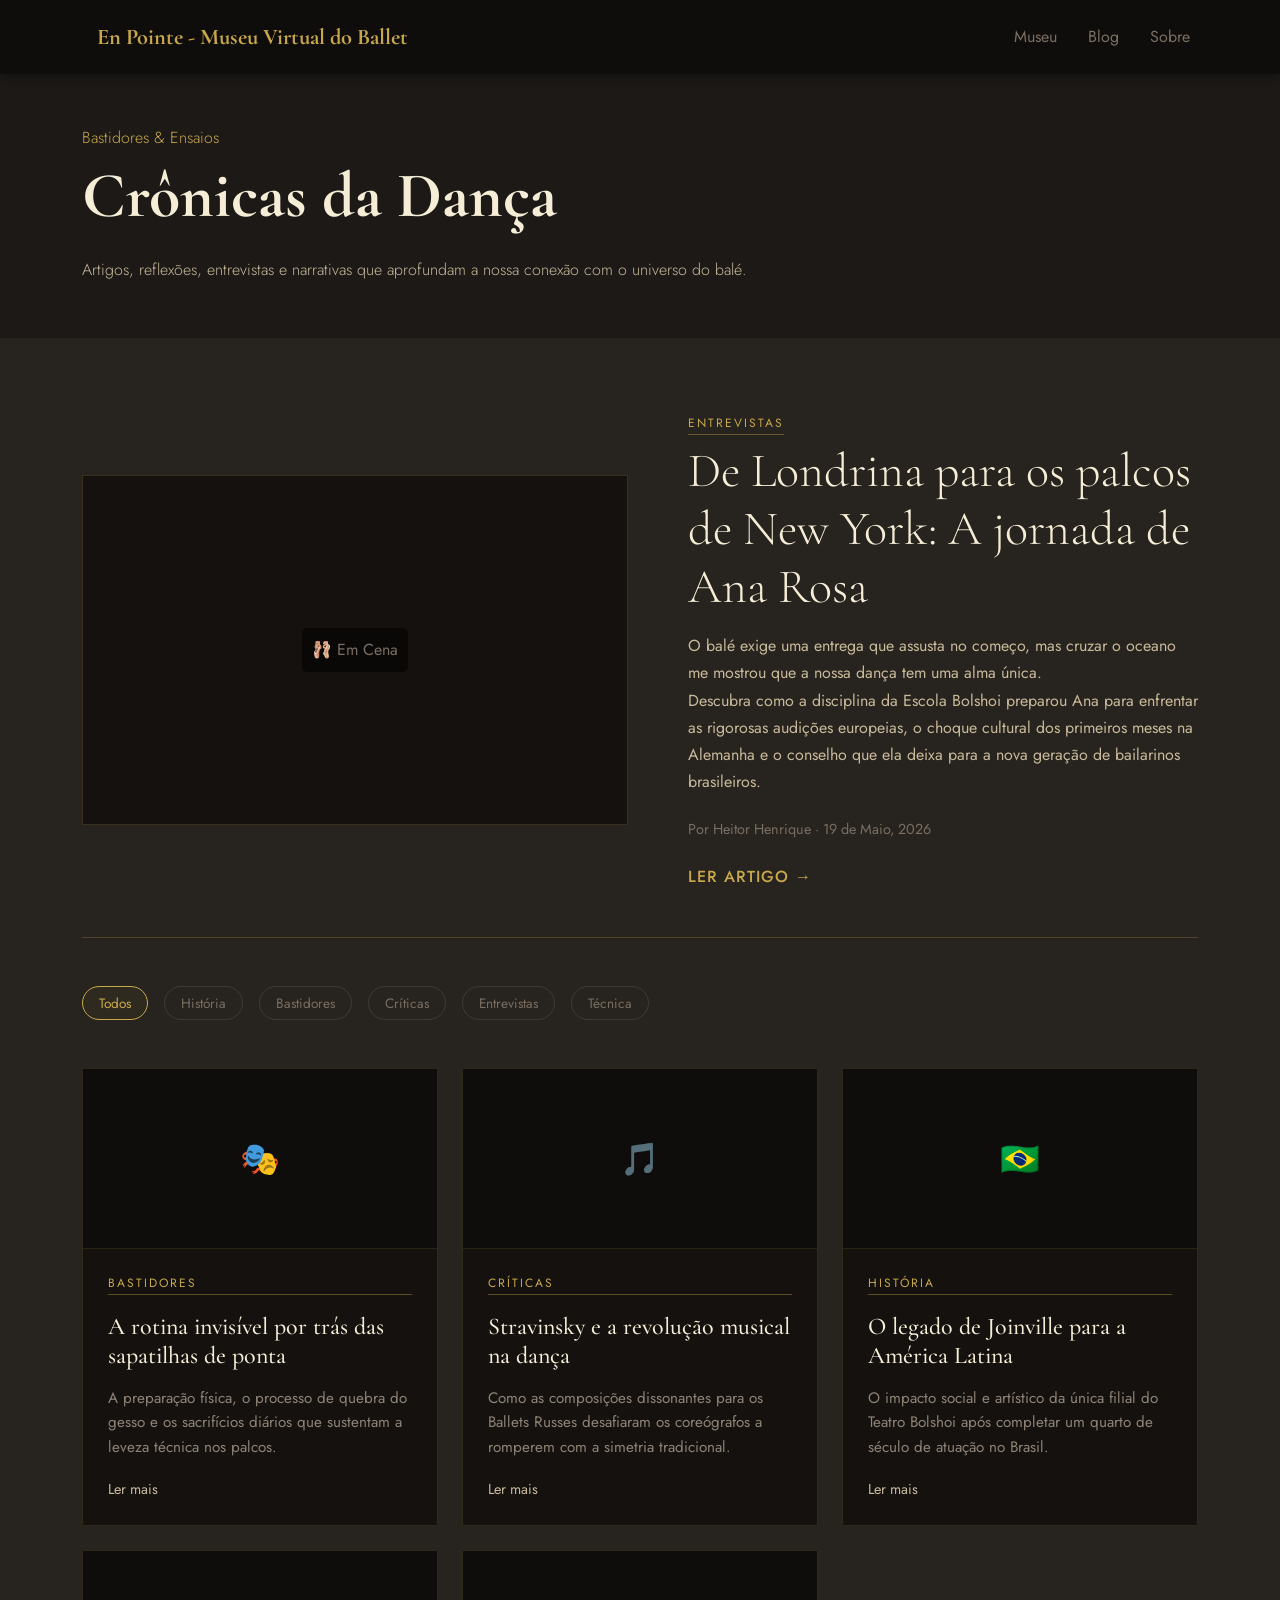
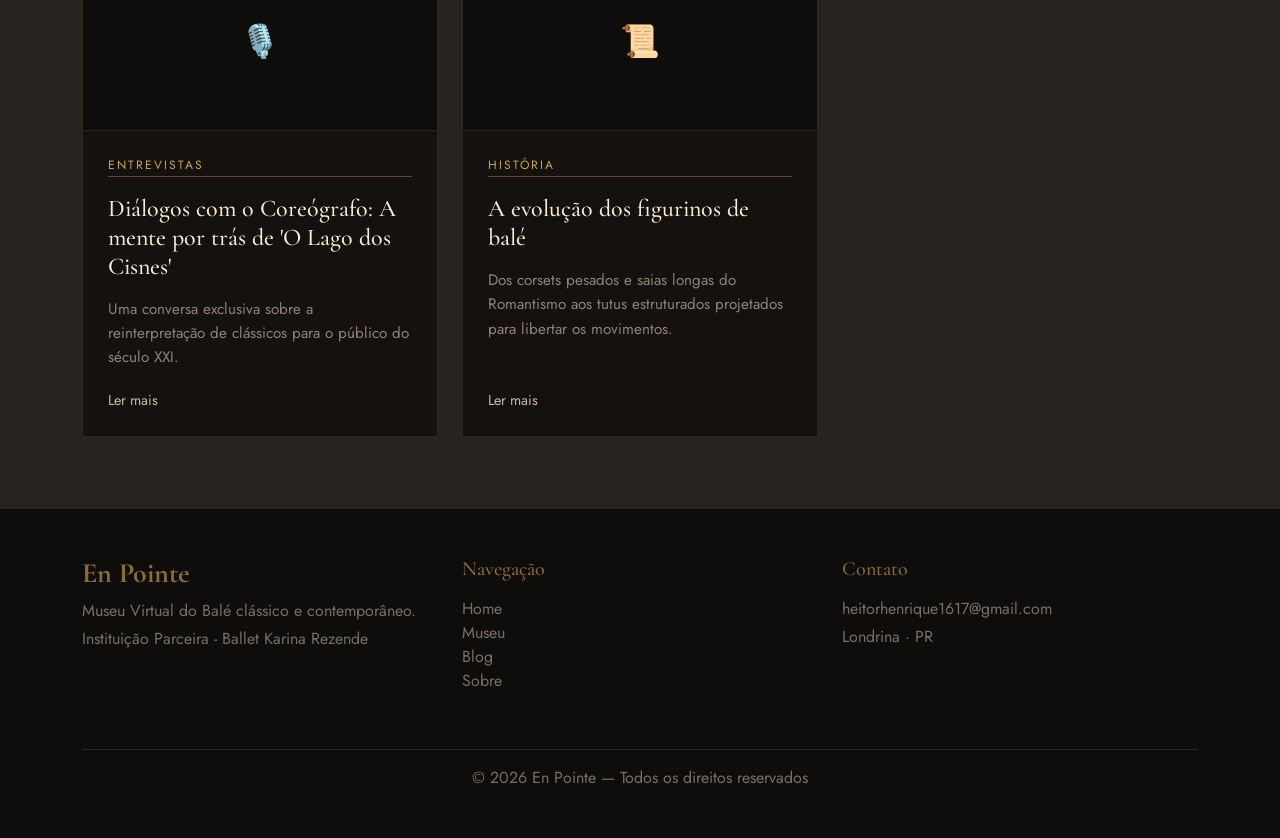
==== commit 57b98a45: "SEO & Logo" ====
--- a/blog.html
+++ b/blog.html
@@ -3,14 +3,27 @@
 <head>
     <meta charset="UTF-8">
     <meta name="viewport" content="width=device-width, initial-scale=1.0">
+    
+    <!-- SEO Básico -->
     <title>En Pointe - Blog</title>
+    <meta name="description" content="Crônicas da dança: artigos, reflexões e entrevistas exclusivas com bailarinas brasileiras que construíram carreira no exterior.">
+    <meta name="author" content="Heitor Henrique">
+    
+    <!-- Favicon -->
+    <link rel="icon" href="./images/logo.ico" type="image/x-icon">
+
+    <!-- Otimização de Performance -->
+    <link rel="preconnect" href="https://fonts.googleapis.com">
+    <link rel="preconnect" href="https://fonts.gstatic.com" crossorigin>
+    <link href="https://fonts.googleapis.com/css2?family=Cormorant+Garamond:wght@300;400;600&family=Jost:wght@400;500&display=swap" rel="stylesheet">
+    
     <link href="https://cdn.jsdelivr.net/npm/bootstrap@5.3.0/dist/css/bootstrap.min.css" rel="stylesheet">
-    <link href="https://fonts.googleapis.com/css2?family=Cormorant+Garamond:wght@300;400;600&family=Jost:wght@400;500&display=swap" rel="stylesheet">
     <link rel="stylesheet" href="global.css">
     <link rel="stylesheet" href="blog-style.css">
 </head>
 <body>
 
+    <!-- Menu -->
     <nav class="navbar navbar-expand-lg navbar-dark navbar-custom">
         <div class="container">
             <a class="navbar-brand" href="index.html">En Pointe - Museu Virtual do Ballet</a>
@@ -28,11 +41,12 @@
     </nav>
 
     <main>
+        <!-- Blog -->
         <section id="blog-intro" class="py-5 bg-blog-introducao text-start d-flex align-items-center">
             <div class="container py-1">
                 <p class="texto-introducao lead text-start mb-2 fs-6 mx-auto">Bastidores & Ensaios</p>
                 <h1 class="titulo-introducao display-3 fw-bold mb-4">Crônicas da Dança</h1>
-                <p class="texto-principal lead text-start mb-1 fs-6 mx-auto">Artigos, reflexões, interviews e narrativas que aprofundam a nossa conexão com o universo do balé.</p>
+                <p class="texto-principal lead text-start mb-1 fs-6 mx-auto">Artigos, reflexões, entrevistas e narrativas que aprofundam a nossa conexão com o universo do balé.</p>
             </div>
         </section>
 
@@ -41,10 +55,13 @@
                 
                 <div class="row mb-5 g-4 align-items-center animar-scroll">
                     <div class="col-lg-6">
+                        <!-- Imagem do Destaque do Blog -->
                         <div class="img-destaque-placeholder d-flex align-items-center justify-content-center" style="background-image: url('https://images.unsplash.com/photo-1516477287754-5a7a1470ce23?ixlib=rb-4.0.3&auto=format&fit=crop&w=800&q=80'); background-size: cover; background-position: center;">
                             <span class="texto-placeholder" style="background: rgba(0,0,0,0.5); padding: 10px; border-radius: 5px;">🩰 Em Cena</span>
                         </div>
-                    </div>
+                        <!-- *Dica: Se futuramente trocar o style background por uma tag <img> padrão, lembre-se de adicionar o atributo loading="lazy" para melhorar a performance. -->
+                    </div>
+                    <!-- Destaque -->
                     <div class="col-lg-6 ps-lg-5">
                         <span class="blog-tag text-uppercase mb-2 d-inline-block">ENTREVISTAS</span>
                         <h2 class="titulo-artigo-destaque display-5 mb-3">De Londrina para os palcos de New York: A jornada de Ana Rosa</h2>
@@ -56,6 +73,7 @@
 
                 <hr class="border-gold my-5 opacity-25">
 
+                <!-- Categorias -->
                 <div class="d-flex gap-3 flex-wrap mb-5 animar-scroll" id="filtros-container">
                     <a href="#" class="filtro-tag ativo" data-filter="todos">Todos</a>
                     <a href="#" class="filtro-tag" data-filter="historia">História</a>
@@ -67,6 +85,7 @@
 
                 <div class="row g-4" id="grid-artigos">
                     
+                    <!-- Blogs -->
                     <div class="col-md-4 animar-scroll item-artigo" data-category="bastidores">
                         <div class="blog-card">
                             <div class="card-img-placeholder d-flex align-items-center justify-content-center">
@@ -142,6 +161,7 @@
         </section>
     </main>
 
+    <!-- Rodapé -->
     <footer class="bg-footer text-light py-5">
         <div class="container">
             <div class="row">
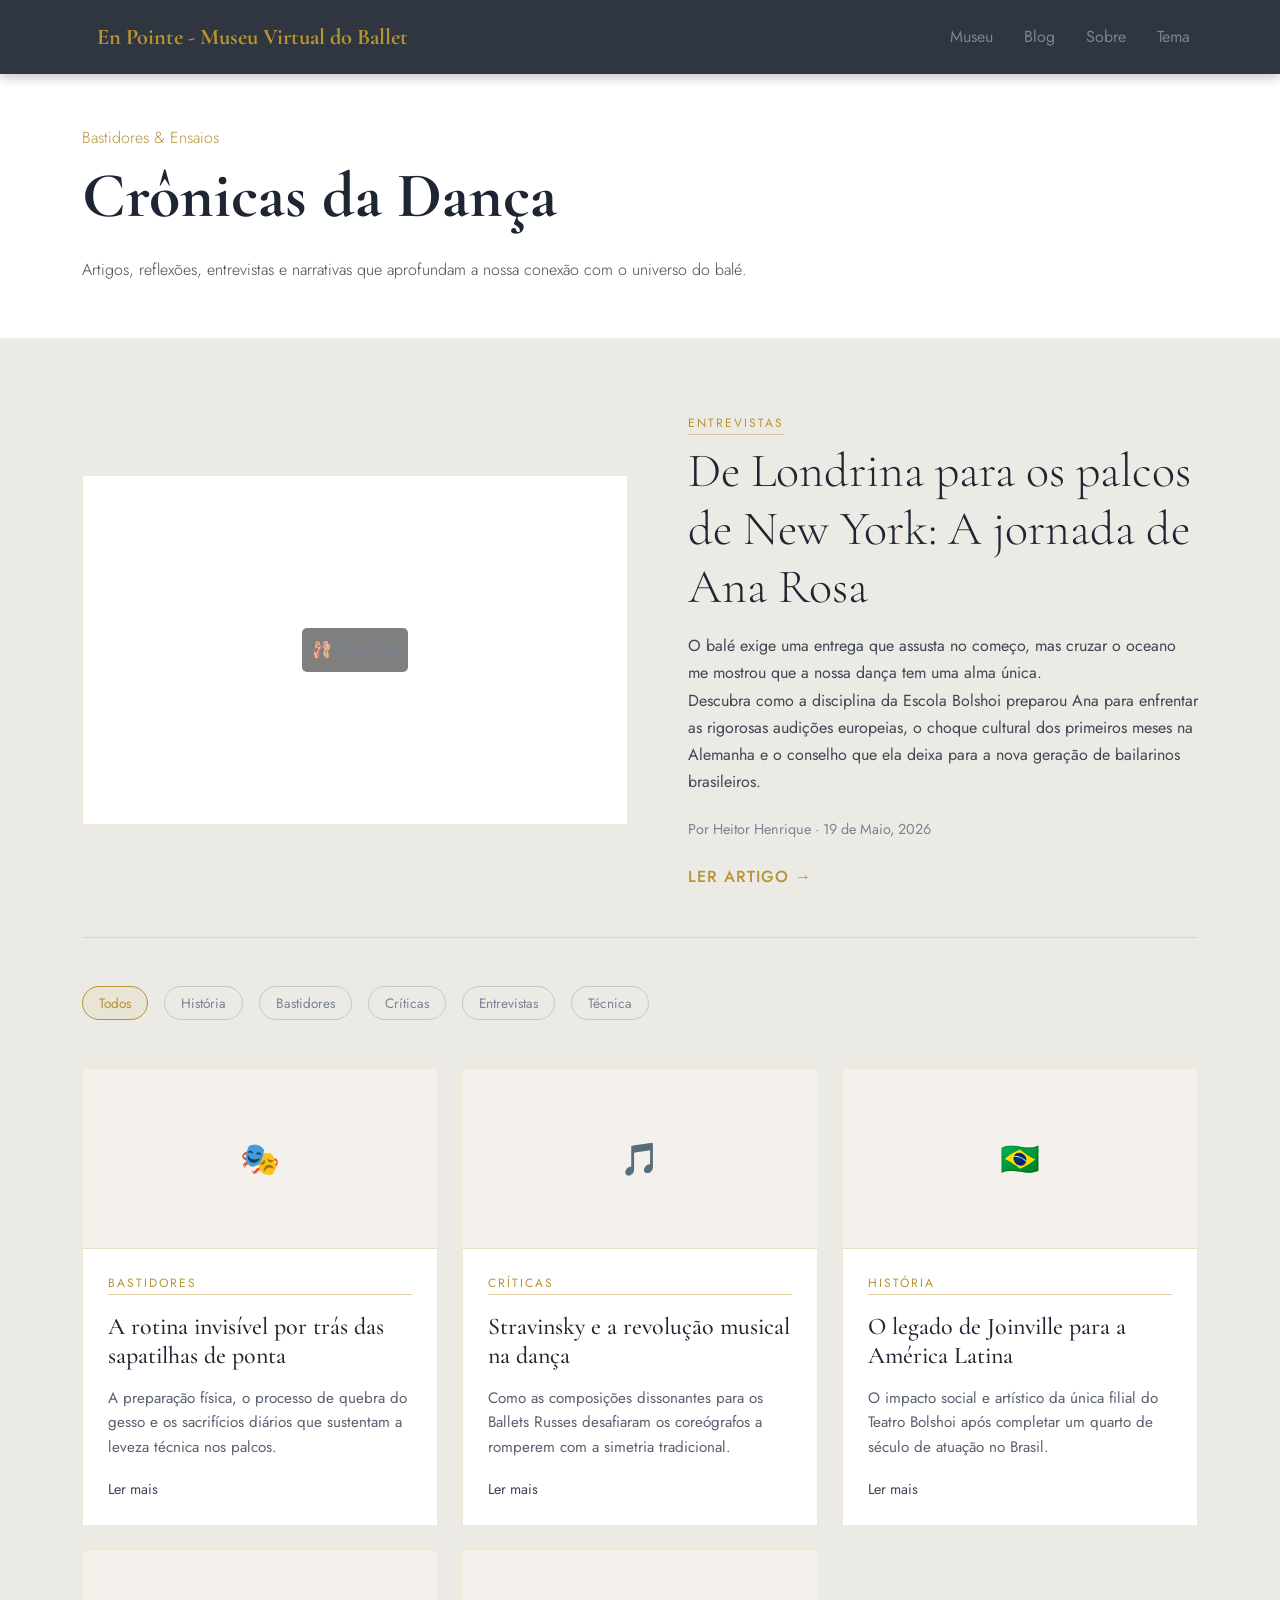
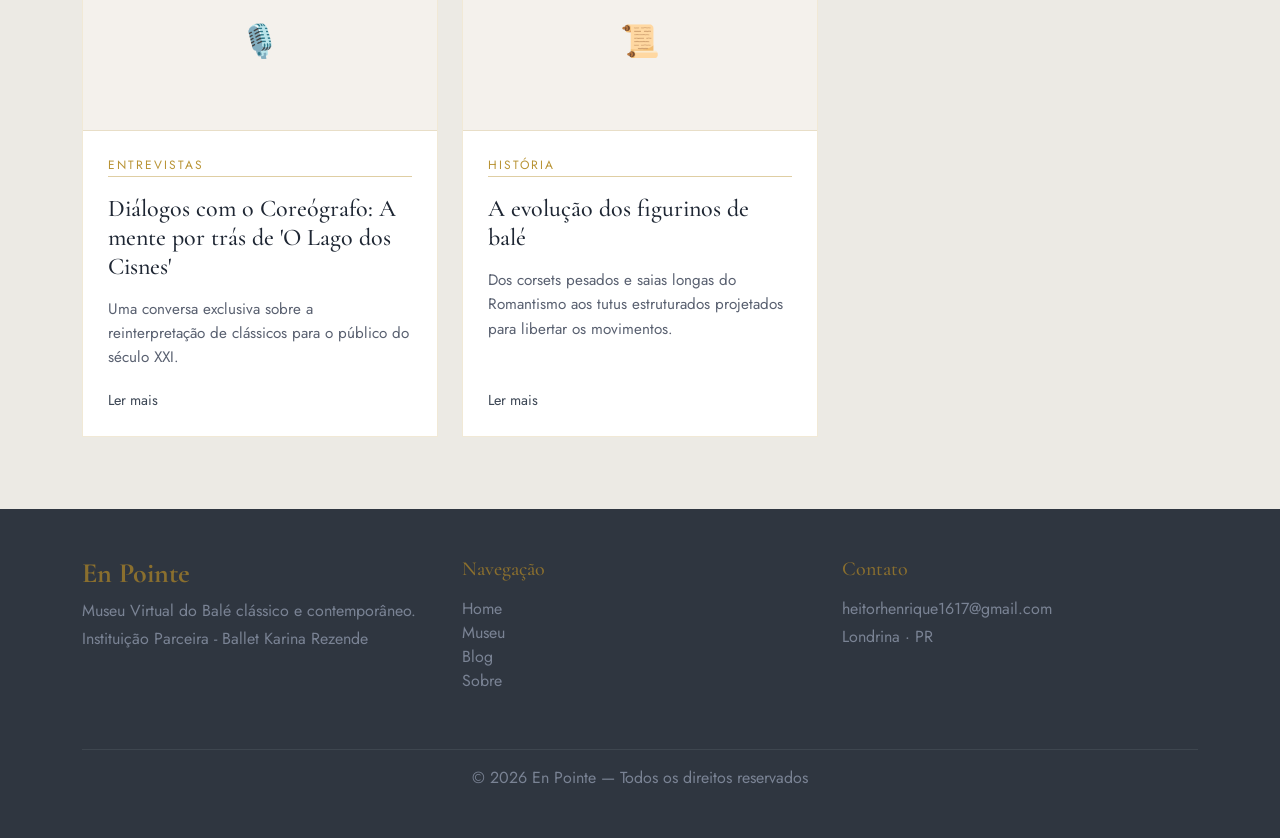
==== commit c88c8919: "Implementado Temas" ====
--- a/blog.html
+++ b/blog.html
@@ -35,6 +35,7 @@
                     <a class="nav-link" href="museu.html">Museu</a>
                     <a class="nav-link" href="blog.html">Blog</a>
                     <a class="nav-link" href="sobre.html">Sobre</a>
+                    <a id="theme-toggle" class="nav-link" href="#" role="button">Tema</a>
                 </div>
             </div>
         </div>
@@ -248,6 +249,42 @@
             });
         });
     });
+
+
+document.addEventListener("DOMContentLoaded", function () {
+    const themeToggleBtn = document.getElementById('theme-toggle');
+    
+
+    let currentSessionTheme = sessionStorage.getItem('theme-session');
+    
+
+    if (!currentSessionTheme) {
+        const prefersLight = window.matchMedia('(prefers-color-scheme: light)').matches;
+        currentSessionTheme = prefersLight ? 'light' : 'dark';
+    }
+    
+    document.documentElement.setAttribute('data-theme', currentSessionTheme);
+
+    if (sessionStorage.getItem('theme-session') && themeToggleBtn) {
+        themeToggleBtn.textContent = currentSessionTheme === 'dark' ? 'Escuro' : 'Claro';
+    }
+
+    if (themeToggleBtn) {
+        themeToggleBtn.addEventListener('click', (e) => {
+            e.preventDefault(); 
+            
+            const currentTheme = document.documentElement.getAttribute('data-theme');
+            let newTheme = currentTheme === 'dark' ? 'light' : 'dark';
+            
+            document.documentElement.setAttribute('data-theme', newTheme);
+            sessionStorage.setItem('theme-session', newTheme);
+            
+            themeToggleBtn.textContent = newTheme === 'dark' ? 'Escuro' : 'Claro';
+        });
+    }
+});
+
+
     </script>
 </body>
 </html>
--- a/global.css
+++ b/global.css
@@ -2,20 +2,29 @@
    VARIÁVEIS GLOBAIS (DESIGN SYSTEM)
    ========================================================================== */
 :root {
-    /* Paleta de Cores */
-    --bg-dark-pure: #0F0D0B;
-    --bg-dark-hero: #1C1917;
-    --bg-dark-principal: #27231E;
+    /* Paleta de Cores Escura (Padrão) */
+    --bg-pure: #0F0D0B;
+    --bg-hero: #1C1917;
+    --bg-principal: #27231E;
     --bg-card: #14110F;
+    --bg-quote: rgba(255, 255, 255, 0.03);
+    --bg-hover-gold: rgba(201, 168, 76, 0.05);
     
     --color-gold: #C9A84C;
     --color-gold-dark: #8A6F2E;
+    --color-gold-glow: rgba(201, 168, 76, 0.3);
     
-    --text-light-cream: #F5EDD6;
-    --text-muted-gold: #C8B99A;
-    --text-muted-gray: #7A6E62;
-    --text-card-desc: #8F8376;
+    --text-title: #F5EDD6;
+    --text-body: #C8B99A;
+    --text-muted: #7A6E62;
+    --text-desc: #8F8376;
     --text-quote: #D8C7A5;
+
+    /* Variáveis Auxiliares (Bordas e Sombras) */
+    --border-subtle: rgba(201, 168, 76, 0.15);
+    --border-medium: rgba(201, 168, 76, 0.4);
+    --border-gray: rgba(122, 110, 98, 0.3);
+    --shadow-nav: rgba(0,0,0,0.3);
 
     /* Tipografia */
     --font-serif: 'Cormorant Garamond', serif;
@@ -23,13 +32,41 @@
 }
 
 /* ==========================================================================
+   TEMA CLARO (Classic Ivory & Gold)
+   ========================================================================== */
+[data-theme="light"] {
+    --bg-pure: #F4F1EC;
+    --bg-hero: #FFFFFF;
+    --bg-principal: #ECEAE4;
+    --bg-card: #FFFFFF;
+    --bg-quote: rgba(0, 0, 0, 0.03);
+    --bg-hover-gold: rgba(184, 147, 51, 0.08);
+    --color-gold: #B89333;
+    --color-gold-dark: #8A6F2E;
+    --color-gold-glow: rgba(184, 147, 51, 0.15);
+    --text-title: #1E2633;
+    --text-body: #3D4755;
+    --text-muted: #7A8394;
+    --text-desc: #596070;
+    --text-quote: #4A5568;
+    --border-subtle: rgba(184, 147, 51, 0.2);
+    --border-medium: rgba(184, 147, 51, 0.45);
+    --border-gray: rgba(90, 100, 115, 0.25);
+    --shadow-nav: rgba(0,0,0,0.22);
+    /* navbar */ 
+    --navbar-bg: #2F3640;
+    --navbar-text: #F0ECE4;
+}
+
+/* ==========================================================================
    MENU DE NAVEGAÇÃO (NAVBAR)
    ========================================================================== */
 .navbar-custom {
-    background: var(--bg-dark-pure);
+    background: var(--navbar-bg, var(--bg-pure));
     backdrop-filter: blur(10px);
     padding: 15px 0;
-    box-shadow: 0 4px 10px rgba(0,0,0,0.3);
+    box-shadow: 0 4px 10px var(--shadow-nav);
+    transition: background 0.3s, box-shadow 0.3s;
 }
 
 .navbar-brand {
@@ -46,7 +83,7 @@
 }
 
 .nav-link {
-    color: var(--text-muted-gray);
+    color: var(--text-muted);
     font-family: var(--font-sans);
     margin-left: 15px;
     transition: 0.3s;
@@ -67,14 +104,23 @@
 }
 
 .navbar-toggler:focus {
-    box-shadow: 0 0 0 0.25rem rgba(201, 168, 76, 0.25); 
+    box-shadow: 0 0 0 0.25rem var(--color-gold-glow); 
+}
+
+#theme-toggle {
+    transition: transform 0.3s;
+}
+
+#theme-toggle:hover {
+    transform: scale(1.01);
 }
 
 /* ==========================================================================
    RODAPÉ (FOOTER)
    ========================================================================== */
 .bg-footer { 
-    background: var(--bg-dark-pure); 
+    background: var(--navbar-bg, var(--bg-pure)); 
+    transition: background 0.3s;
 }
 
 .titulo-footer { 
@@ -83,7 +129,7 @@
 }
 
 .text-secondary-custom { 
-    color: var(--text-muted-gray); 
+    color: var(--text-muted); 
     font-family: var(--font-sans); 
 }
 
--- a/blog-style.css
+++ b/blog-style.css
@@ -1,11 +1,13 @@
 .bg-blog-introducao {
-    background-color: var(--bg-dark-hero);
+    background-color: var(--bg-hero);
     min-height: 20vh; 
+    transition: background-color 0.3s;
 }
 
 .bg-blog-principal {
-    background-color: var(--bg-dark-principal); 
+    background-color: var(--bg-principal); 
     min-height: 100vh;
+    transition: background-color 0.3s;
 }
 
 .texto-introducao {
@@ -15,36 +17,37 @@
 
 .titulo-introducao {
     font-family: var(--font-serif);
-    color: var(--text-light-cream);
+    color: var(--text-title);
 }
 
 .texto-principal {
     font-family: var(--font-sans);
-    color: var(--text-muted-gold);
+    color: var(--text-body);
 }
 
 .img-destaque-placeholder {
     background-color: var(--bg-card);
-    border: 1px solid rgba(201, 168, 76, 0.2);
+    border: 1px solid var(--border-subtle);
     height: 350px;
-    color: var(--text-muted-gray);
+    color: var(--text-muted);
     font-family: var(--font-sans);
+    transition: background-color 0.3s, border-color 0.3s;
 }
 
 .titulo-artigo-destaque {
     font-family: var(--font-serif);
-    color: var(--text-light-cream);
+    color: var(--text-title);
 }
 
 .desc-texto {
     font-family: var(--font-sans);
-    color: var(--text-muted-gold); 
+    color: var(--text-body); 
     line-height: 1.7;
 }
 
 .meta-texto {
     font-family: var(--font-sans);
-    color: var(--text-muted-gray);
+    color: var(--text-muted);
     font-size: 0.9rem;
 }
 
@@ -58,7 +61,7 @@
 }
 
 .btn-ler-mais:hover {
-    color: var(--text-light-cream);
+    color: var(--text-title);
     padding-left: 5px;
 }
 
@@ -67,15 +70,15 @@
     font-family: var(--font-sans);
     font-size: 0.75rem;
     letter-spacing: 2px;
-    border-bottom: 1px solid rgba(201, 168, 76, 0.4);
+    border-bottom: 1px solid var(--border-medium);
     padding-bottom: 2px;
 }
 
 .filtro-tag {
     font-family: var(--font-sans);
-    color: var(--text-muted-gray);
+    color: var(--text-muted);
     text-decoration: none;
-    border: 1px solid rgba(122, 110, 98, 0.3);
+    border: 1px solid var(--border-gray);
     padding: 6px 16px;
     border-radius: 20px;
     font-size: 0.85rem;
@@ -85,7 +88,7 @@
 .filtro-tag:hover, .filtro-tag.ativo {
     color: var(--color-gold);
     border-color: var(--color-gold);
-    background-color: rgba(201, 168, 76, 0.05);
+    background-color: var(--bg-hover-gold);
 }
 
 .border-gold {
@@ -94,7 +97,7 @@
 
 .blog-card {
     background-color: var(--bg-card);
-    border: 1px solid rgba(201, 168, 76, 0.15);
+    border: 1px solid var(--border-subtle);
     height: 100%;
     transition: 0.3s;
     display: flex;
@@ -102,16 +105,17 @@
 }
 
 .blog-card:hover {
-    background-color: var(--bg-dark-hero);
+    background-color: var(--bg-hero);
     border-color: var(--color-gold);
     transform: translateY(-5px);
 }
 
 .card-img-placeholder {
-    background-color: var(--bg-dark-pure);
+    background-color: var(--bg-pure);
     height: 180px;
     font-size: 2rem;
-    border-bottom: 1px solid rgba(201, 168, 76, 0.15);
+    border-bottom: 1px solid var(--border-subtle);
+    transition: background-color 0.3s, border-color 0.3s;
 }
 
 .card-corpo {
@@ -123,14 +127,14 @@
 
 .titulo-card-artigo {
     font-family: var(--font-serif);
-    color: var(--text-light-cream);
+    color: var(--text-title);
     font-size: 1.5rem;
     margin-top: 10px;
     margin-bottom: 15px;
 }
 
 .texto-card-artigo {
-    color: var(--text-card-desc);
+    color: var(--text-desc);
     font-family: var(--font-sans);
     font-size: 0.95rem;
     line-height: 1.6;
@@ -140,7 +144,7 @@
 
 .btn-ler-mais-card {
     font-family: var(--font-sans);
-    color: var(--text-muted-gold);
+    color: var(--text-body);
     text-decoration: none;
     font-size: 0.9rem;
     transition: 0.3s;
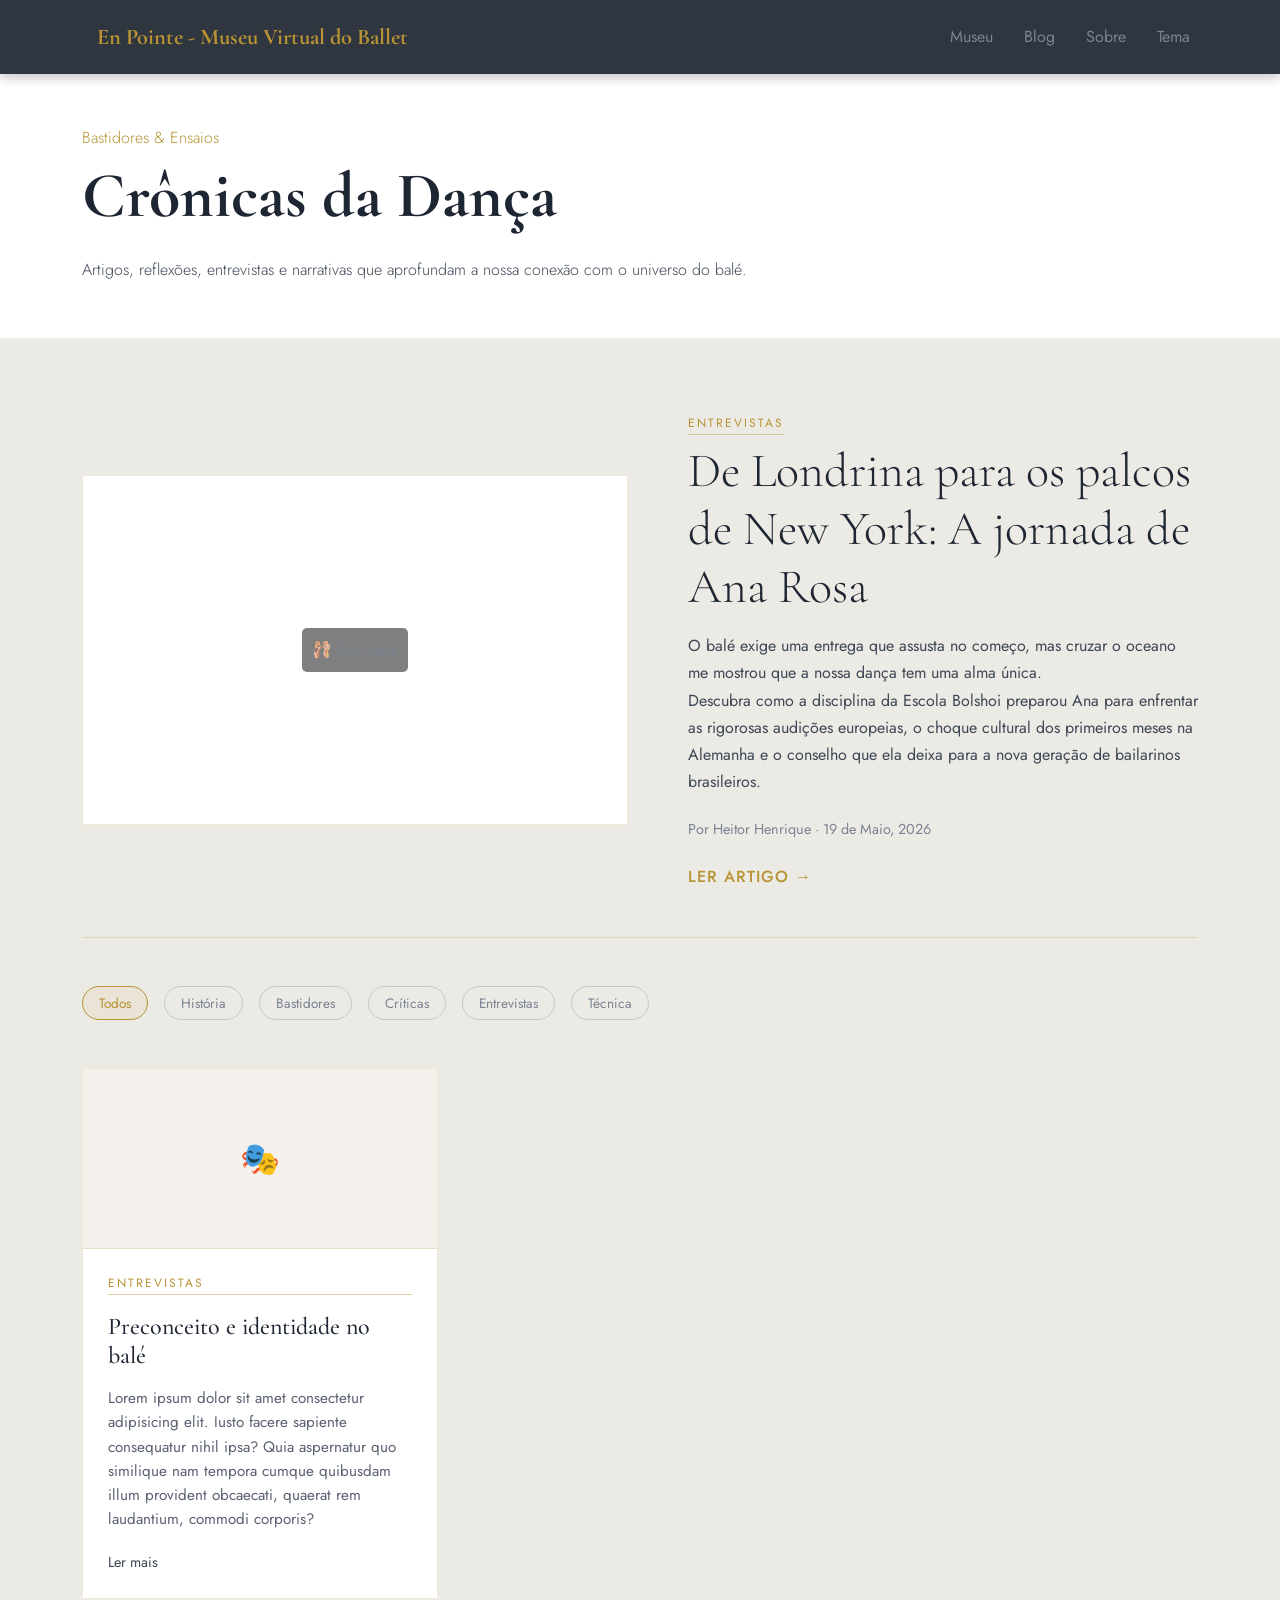
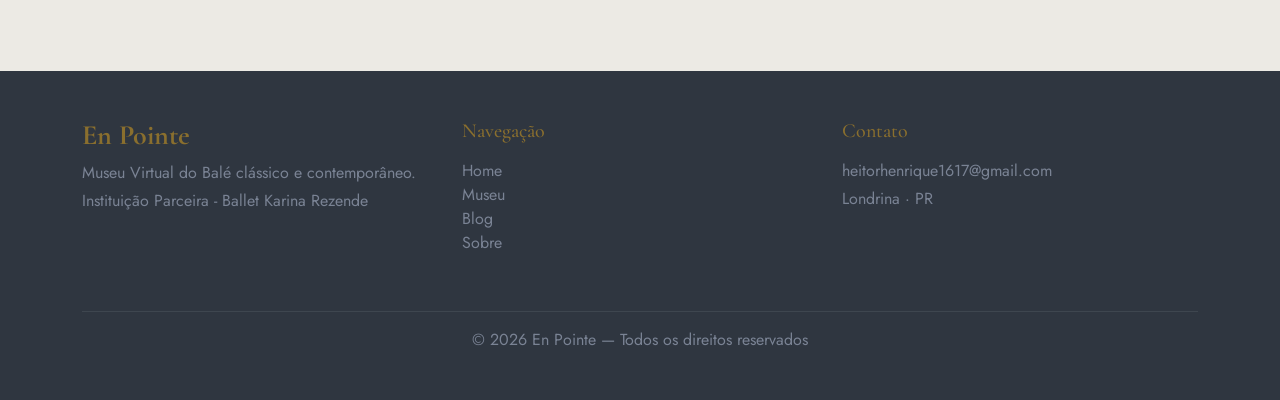
==== commit acb1ba82: "Pequena atualização" ====
--- a/blog.html
+++ b/blog.html
@@ -87,71 +87,15 @@
                 <div class="row g-4" id="grid-artigos">
                     
                     <!-- Blogs -->
-                    <div class="col-md-4 animar-scroll item-artigo" data-category="bastidores">
+                    <div class="col-md-4 animar-scroll item-artigo" data-category="entrevistas">
                         <div class="blog-card">
                             <div class="card-img-placeholder d-flex align-items-center justify-content-center">
                                 <span>🎭</span>
                             </div>
                             <div class="card-corpo">
-                                <span class="blog-tag text-uppercase mb-2 d-inline-block">Bastidores</span>
-                                <h3 class="titulo-card-artigo">A rotina invisível por trás das sapatilhas de ponta</h3>
-                                <p class="texto-card-artigo">A preparação física, o processo de quebra do gesso e os sacrifícios diários que sustentam a leveza técnica nos palcos.</p>
-                                <a href="#" class="btn-ler-mais-card">Ler mais</a>
-                            </div>
-                        </div>
-                    </div>
-
-                    <div class="col-md-4 animar-scroll delay-1 item-artigo" data-category="criticas">
-                        <div class="blog-card">
-                            <div class="card-img-placeholder d-flex align-items-center justify-content-center">
-                                <span>🎵</span>
-                            </div>
-                            <div class="card-corpo">
-                                <span class="blog-tag text-uppercase mb-2 d-inline-block">Críticas</span>
-                                <h3 class="titulo-card-artigo">Stravinsky e a revolução musical na dança</h3>
-                                <p class="texto-card-artigo">Como as composições dissonantes para os Ballets Russes desafiaram os coreógrafos a romperem com a simetria tradicional.</p>
-                                <a href="#" class="btn-ler-mais-card">Ler mais</a>
-                            </div>
-                        </div>
-                    </div>
-
-                    <div class="col-md-4 animar-scroll delay-2 item-artigo" data-category="historia">
-                        <div class="blog-card">
-                            <div class="card-img-placeholder d-flex align-items-center justify-content-center">
-                                <span>🇧🇷</span>
-                            </div>
-                            <div class="card-corpo">
-                                <span class="blog-tag text-uppercase mb-2 d-inline-block">História</span>
-                                <h3 class="titulo-card-artigo">O legado de Joinville para a América Latina</h3>
-                                <p class="texto-card-artigo">O impacto social e artístico da única filial do Teatro Bolshoi após completar um quarto de século de atuação no Brasil.</p>
-                                <a href="#" class="btn-ler-mais-card">Ler mais</a>
-                            </div>
-                        </div>
-                    </div>
-
-                    <div class="col-md-4 animar-scroll item-artigo" data-category="entrevistas">
-                        <div class="blog-card">
-                            <div class="card-img-placeholder d-flex align-items-center justify-content-center">
-                                <span>🎙️</span>
-                            </div>
-                            <div class="card-corpo">
                                 <span class="blog-tag text-uppercase mb-2 d-inline-block">Entrevistas</span>
-                                <h3 class="titulo-card-artigo">Diálogos com o Coreógrafo: A mente por trás de 'O Lago dos Cisnes'</h3>
-                                <p class="texto-card-artigo">Uma conversa exclusiva sobre a reinterpretação de clássicos para o público do século XXI.</p>
-                                <a href="#" class="btn-ler-mais-card">Ler mais</a>
-                            </div>
-                        </div>
-                    </div>
-
-                    <div class="col-md-4 animar-scroll delay-1 item-artigo" data-category="historia">
-                        <div class="blog-card">
-                            <div class="card-img-placeholder d-flex align-items-center justify-content-center">
-                                <span>📜</span>
-                            </div>
-                            <div class="card-corpo">
-                                <span class="blog-tag text-uppercase mb-2 d-inline-block">História</span>
-                                <h3 class="titulo-card-artigo">A evolução dos figurinos de balé</h3>
-                                <p class="texto-card-artigo">Dos corsets pesados e saias longas do Romantismo aos tutus estruturados projetados para libertar os movimentos.</p>
+                                <h3 class="titulo-card-artigo">Preconceito e identidade no balé</h3>
+                                <p class="texto-card-artigo"> Lorem ipsum dolor sit amet consectetur adipisicing elit. Iusto facere sapiente consequatur nihil ipsa? Quia aspernatur quo similique nam tempora cumque quibusdam illum provident obcaecati, quaerat rem laudantium, commodi corporis?</p>
                                 <a href="#" class="btn-ler-mais-card">Ler mais</a>
                             </div>
                         </div>
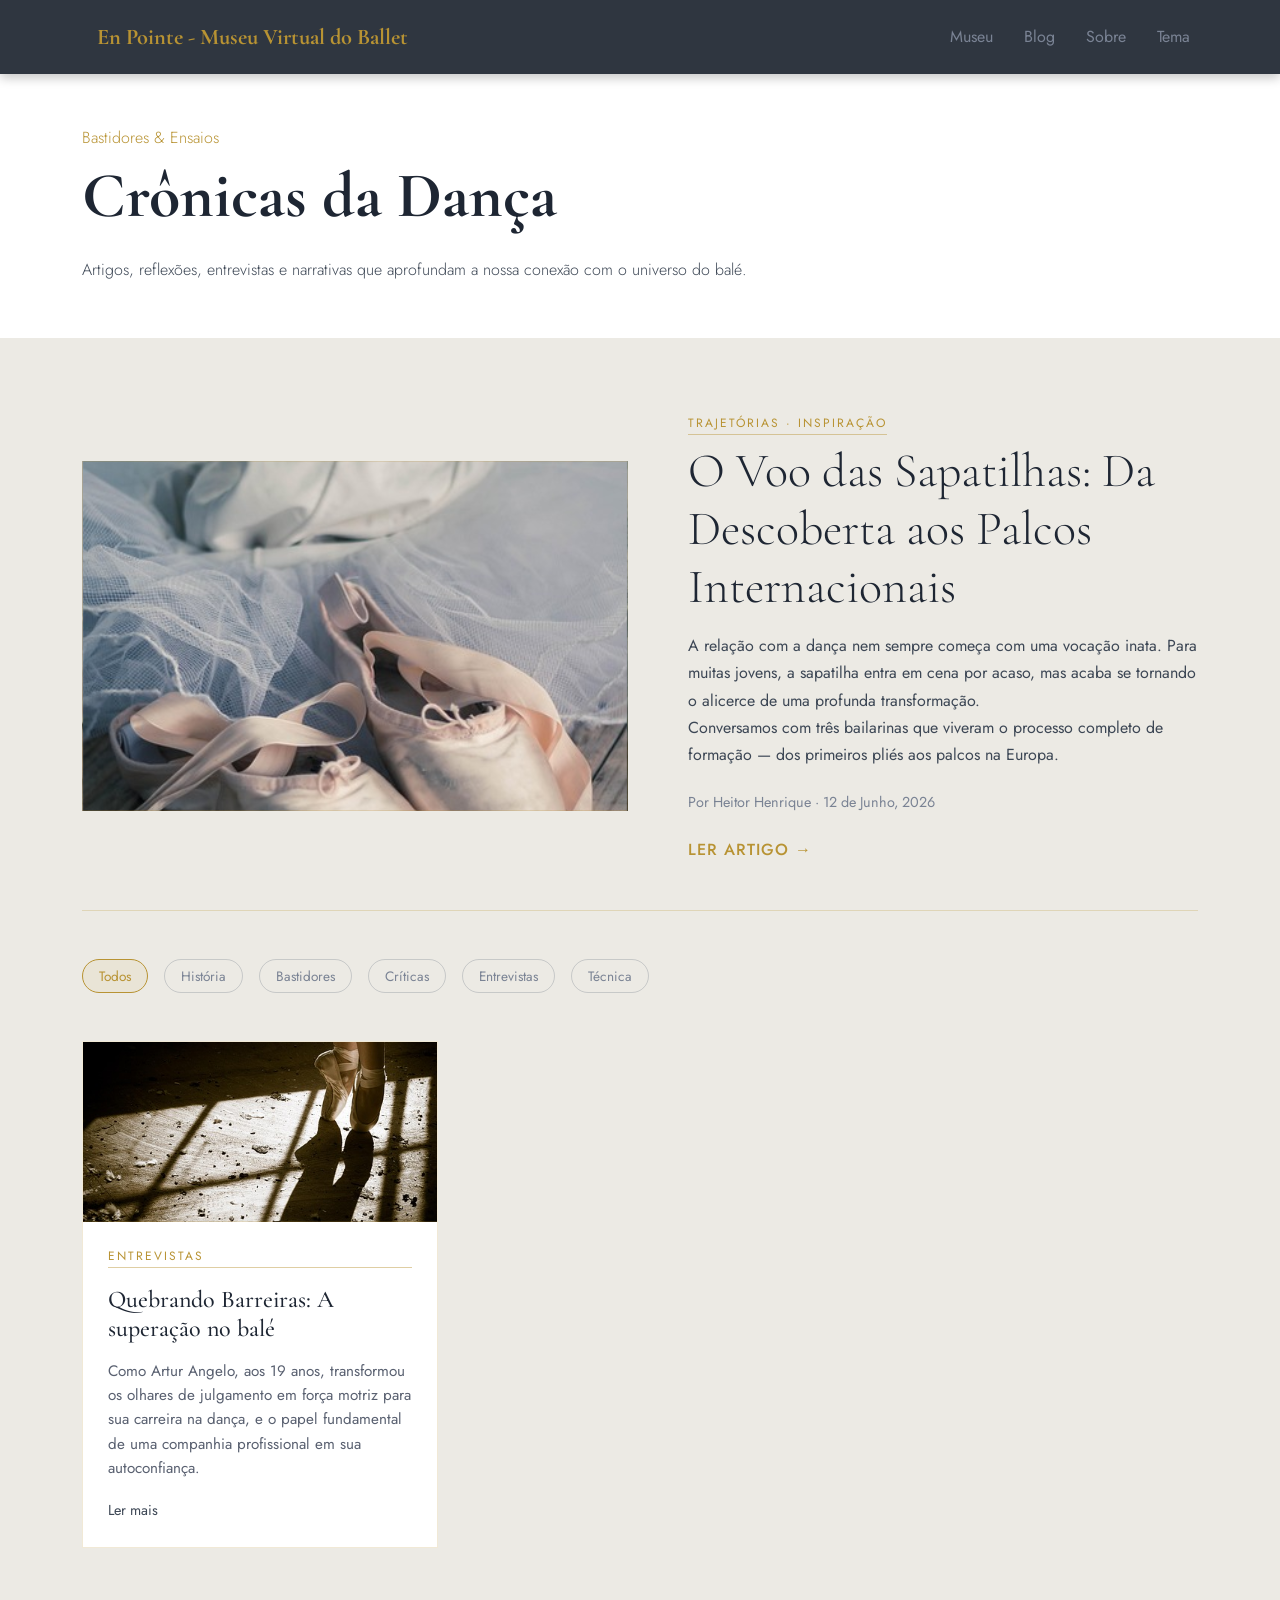
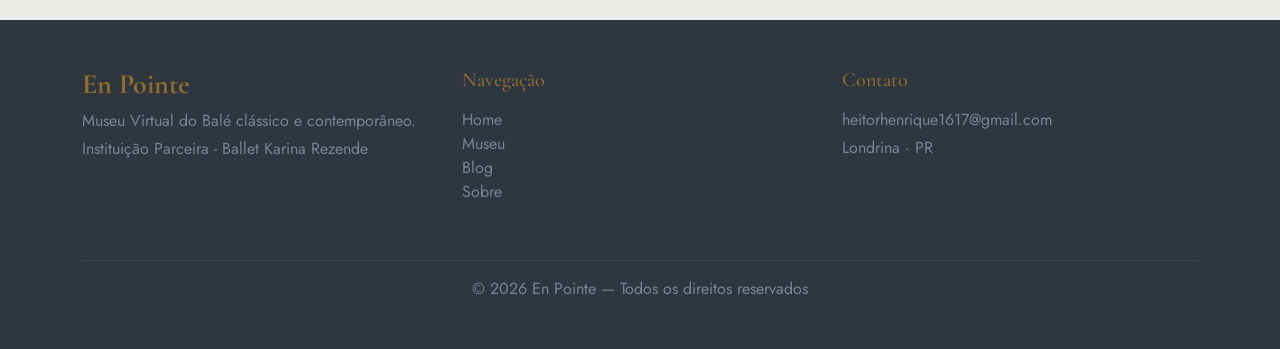
==== commit 159133e7: "blog update" ====
--- a/blog.html
+++ b/blog.html
@@ -56,19 +56,16 @@
                 
                 <div class="row mb-5 g-4 align-items-center animar-scroll">
                     <div class="col-lg-6">
-                        <!-- Imagem do Destaque do Blog -->
-                        <div class="img-destaque-placeholder d-flex align-items-center justify-content-center" style="background-image: url('https://images.unsplash.com/photo-1516477287754-5a7a1470ce23?ixlib=rb-4.0.3&auto=format&fit=crop&w=800&q=80'); background-size: cover; background-position: center;">
-                            <span class="texto-placeholder" style="background: rgba(0,0,0,0.5); padding: 10px; border-radius: 5px;">🩰 Em Cena</span>
+                        <div class="img-destaque-placeholder d-flex align-items-center justify-content-center" style="background-image: url('./images/sapatilha.jpg'); background-size: cover; background-position: center;">
                         </div>
-                        <!-- *Dica: Se futuramente trocar o style background por uma tag <img> padrão, lembre-se de adicionar o atributo loading="lazy" para melhorar a performance. -->
                     </div>
                     <!-- Destaque -->
                     <div class="col-lg-6 ps-lg-5">
-                        <span class="blog-tag text-uppercase mb-2 d-inline-block">ENTREVISTAS</span>
-                        <h2 class="titulo-artigo-destaque display-5 mb-3">De Londrina para os palcos de New York: A jornada de Ana Rosa</h2>
-                        <p class="desc-texto mb-4">O balé exige uma entrega que assusta no começo, mas cruzar o oceano me mostrou que a nossa dança tem uma alma única. <br> Descubra como a disciplina da Escola Bolshoi preparou Ana para enfrentar as rigorosas audições europeias, o choque cultural dos primeiros meses na Alemanha e o conselho que ela deixa para a nova geração de bailarinos brasileiros.</p>
-                        <div class="meta-texto mb-4">Por Heitor Henrique &middot; 19 de Maio, 2026</div>
-                        <a href="post.html" class="btn-ler-mais">LER ARTIGO &rarr;</a>
+                        <span class="blog-tag text-uppercase mb-2 d-inline-block">Trajetórias &middot; Inspiração</span>
+                        <h2 class="titulo-artigo-destaque display-5 mb-3">O Voo das Sapatilhas: Da Descoberta aos Palcos Internacionais</h2>
+                        <p class="desc-texto mb-4">A relação com a dança nem sempre começa com uma vocação inata. Para muitas jovens, a sapatilha entra em cena por acaso, mas acaba se tornando o alicerce de uma profunda transformação. <br> Conversamos com três bailarinas que viveram o processo completo de formação — dos primeiros pliés aos palcos na Europa.</p>
+                        <div class="meta-texto mb-4">Por Heitor Henrique &middot; 12 de Junho, 2026</div>
+                        <a href="post1.html" class="btn-ler-mais">LER ARTIGO &rarr;</a>
                     </div>
                 </div>
 
@@ -86,17 +83,16 @@
 
                 <div class="row g-4" id="grid-artigos">
                     
-                    <!-- Blogs -->
+                    <!-- Blogs Secundário -->
                     <div class="col-md-4 animar-scroll item-artigo" data-category="entrevistas">
                         <div class="blog-card">
-                            <div class="card-img-placeholder d-flex align-items-center justify-content-center">
-                                <span>🎭</span>
+                            <div class="card-img-placeholder d-flex align-items-center justify-content-center" style="background-image: url('./images/ballet.jpg'); background-size: cover; background-position: center;">
                             </div>
                             <div class="card-corpo">
                                 <span class="blog-tag text-uppercase mb-2 d-inline-block">Entrevistas</span>
-                                <h3 class="titulo-card-artigo">Preconceito e identidade no balé</h3>
-                                <p class="texto-card-artigo"> Lorem ipsum dolor sit amet consectetur adipisicing elit. Iusto facere sapiente consequatur nihil ipsa? Quia aspernatur quo similique nam tempora cumque quibusdam illum provident obcaecati, quaerat rem laudantium, commodi corporis?</p>
-                                <a href="#" class="btn-ler-mais-card">Ler mais</a>
+                                <h3 class="titulo-card-artigo">Quebrando Barreiras: A superação no balé</h3>
+                                <p class="texto-card-artigo">Como Artur Angelo, aos 19 anos, transformou os olhares de julgamento em força motriz para sua carreira na dança, e o papel fundamental de uma companhia profissional em sua autoconfiança.</p>
+                                <a href="post2.html" class="btn-ler-mais-card">Ler mais</a>
                             </div>
                         </div>
                     </div>
